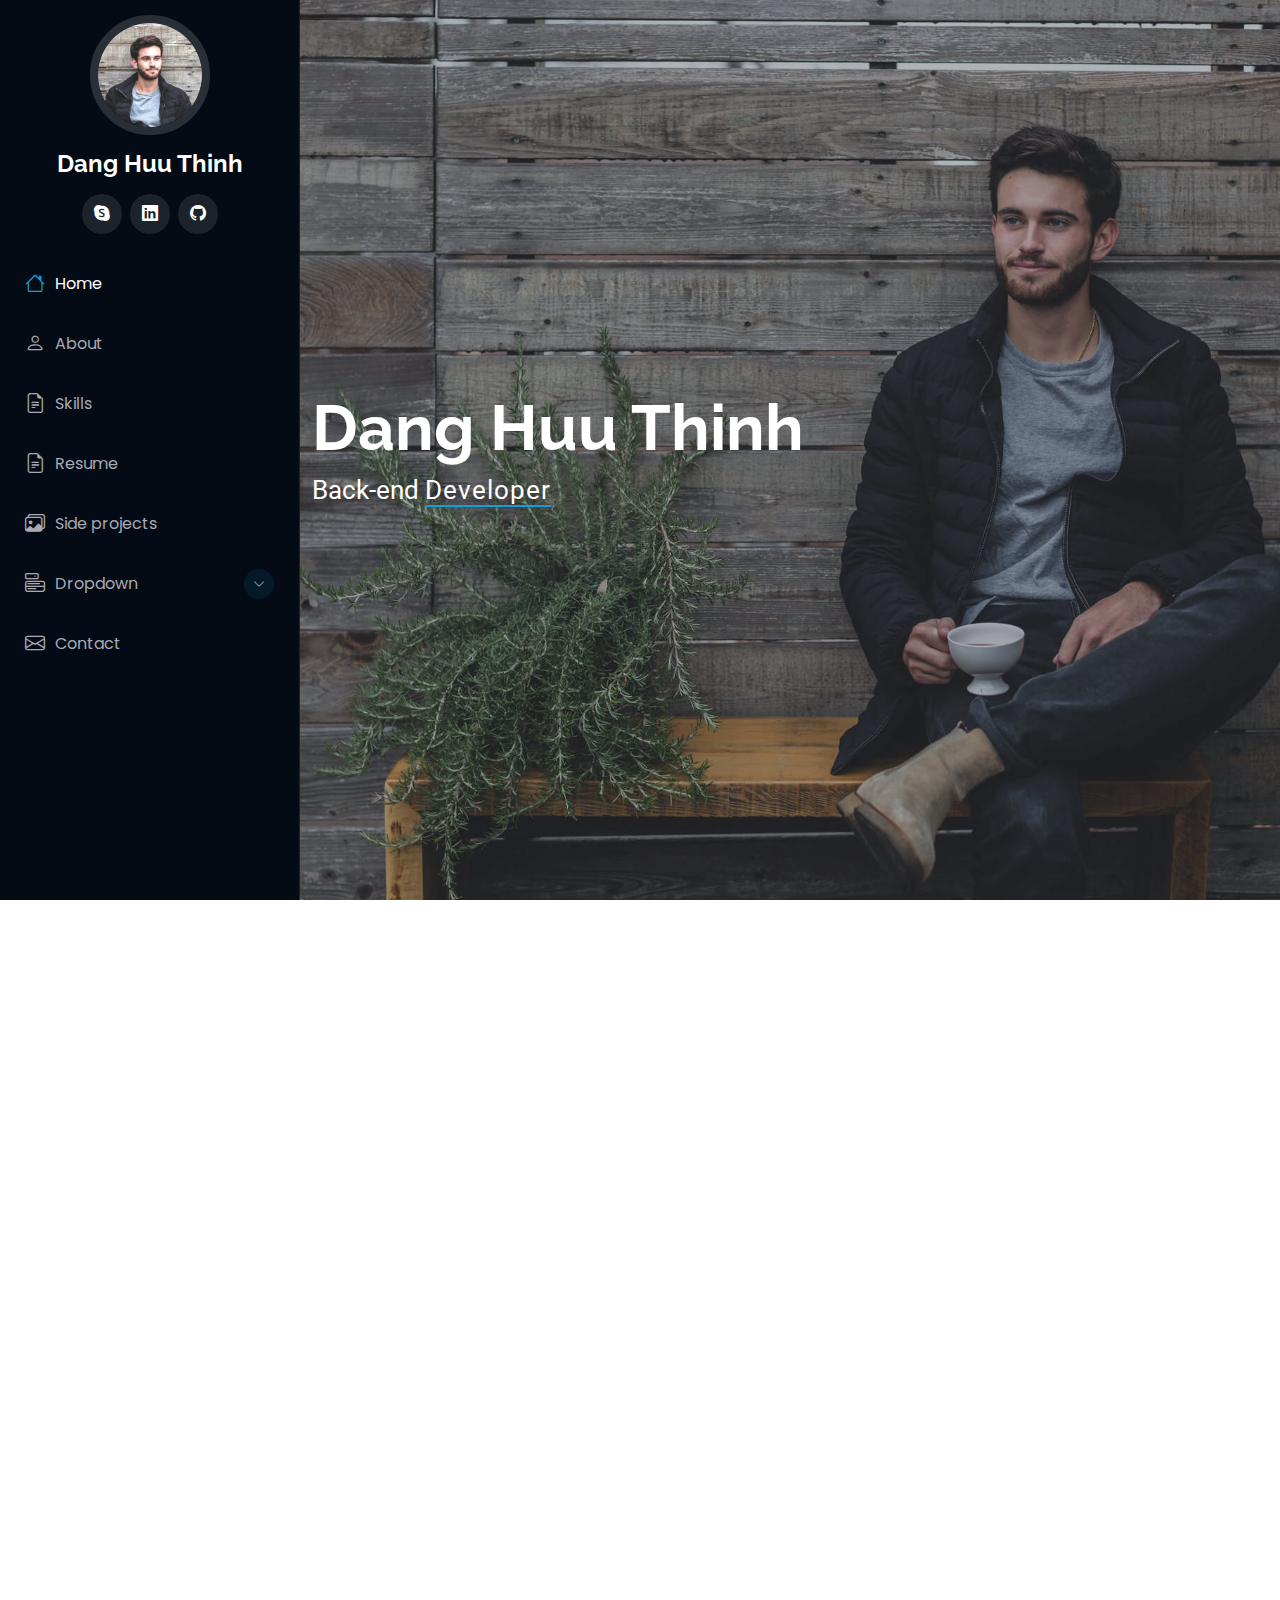
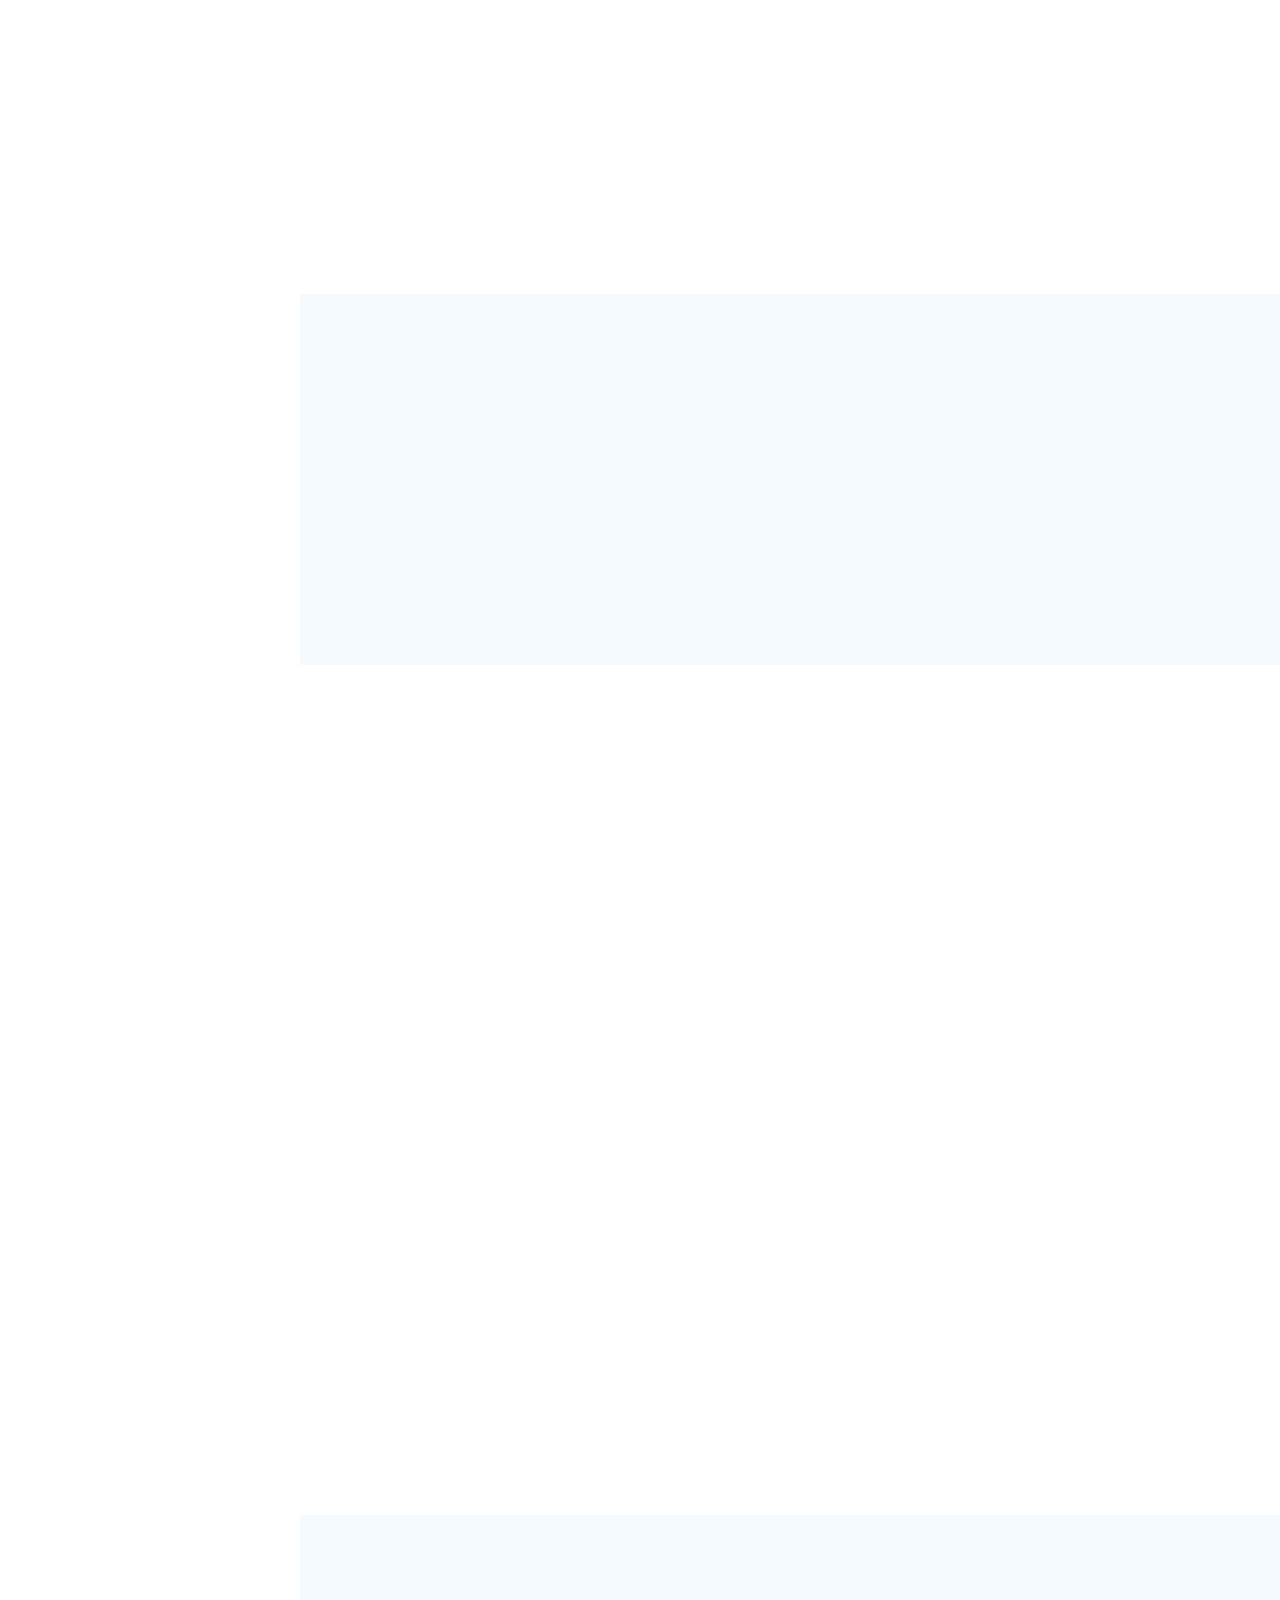
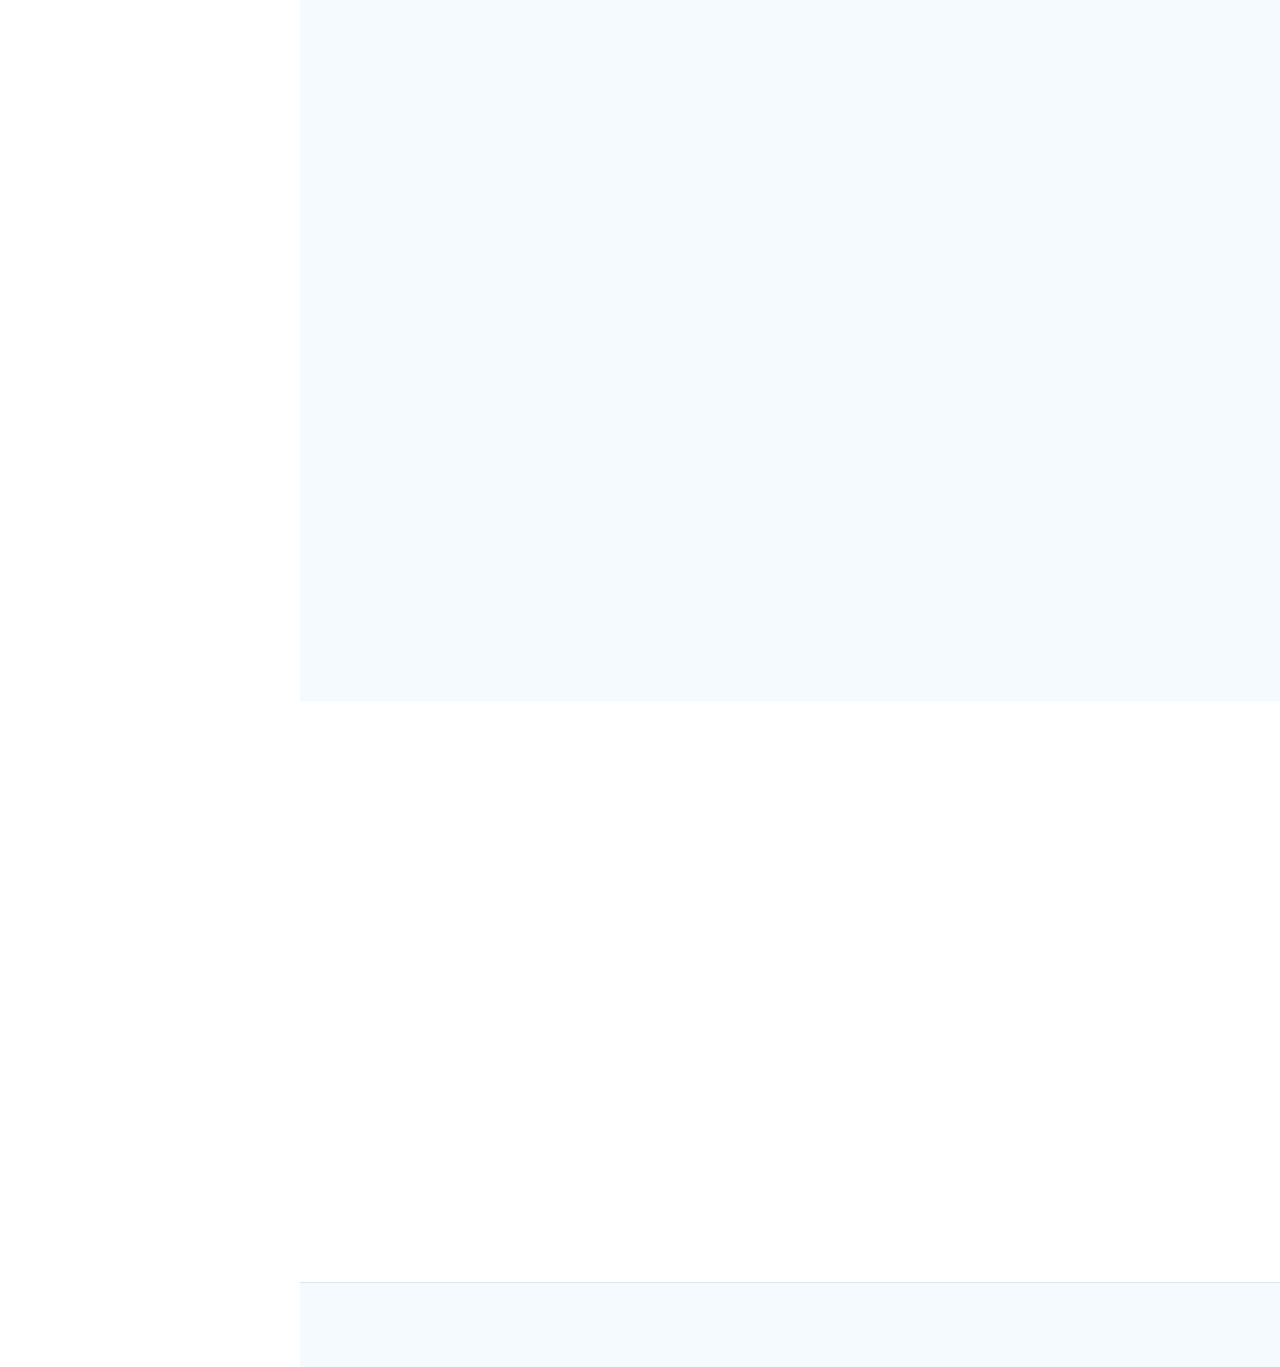
==== index.html @ a03a8aaa "Initial commit" ====
<!DOCTYPE html>
<html lang="en">

<head>
  <meta charset="utf-8">
  <meta content="width=device-width, initial-scale=1.0" name="viewport">
  <title>Index - iPortfolio Bootstrap Template</title>
  <meta content="" name="description">
  <meta content="" name="keywords">

  <!-- Favicons -->
  <link href="assets/img/favicon.png" rel="icon">
  <link href="assets/img/apple-touch-icon.png" rel="apple-touch-icon">

  <!-- Fonts -->
  <link href="https://fonts.googleapis.com" rel="preconnect">
  <link href="https://fonts.gstatic.com" rel="preconnect" crossorigin>
  <link href="https://fonts.googleapis.com/css2?family=Roboto:ital,wght@0,100;0,300;0,400;0,500;0,700;0,900;1,100;1,300;1,400;1,500;1,700;1,900&family=Poppins:ital,wght@0,100;0,200;0,300;0,400;0,500;0,600;0,700;0,800;0,900;1,100;1,200;1,300;1,400;1,500;1,600;1,700;1,800;1,900&family=Raleway:ital,wght@0,100;0,200;0,300;0,400;0,500;0,600;0,700;0,800;0,900;1,100;1,200;1,300;1,400;1,500;1,600;1,700;1,800;1,900&display=swap" rel="stylesheet">

  <!-- Vendor CSS Files -->
  <link href="assets/vendor/bootstrap/css/bootstrap.min.css" rel="stylesheet">
  <link href="assets/vendor/bootstrap-icons/bootstrap-icons.css" rel="stylesheet">
  <link href="assets/vendor/aos/aos.css" rel="stylesheet">
  <link href="assets/vendor/glightbox/css/glightbox.min.css" rel="stylesheet">
  <link href="assets/vendor/swiper/swiper-bundle.min.css" rel="stylesheet">

  <!-- Main CSS File -->
  <link href="assets/css/main.css" rel="stylesheet">

  <!-- =======================================================
  * Template Name: iPortfolio
  * Template URL: https://bootstrapmade.com/iportfolio-bootstrap-portfolio-websites-template/
  * Updated: Jun 29 2024 with Bootstrap v5.3.3
  * Author: BootstrapMade.com
  * License: https://bootstrapmade.com/license/
  ======================================================== -->
</head>

<body class="index-page">

  <header id="header" class="header dark-background d-flex flex-column">
    <i class="header-toggle d-xl-none bi bi-list"></i>

    <div class="profile-img">
      <img src="assets/img/my-profile-img.jpg" alt="" class="img-fluid rounded-circle">
    </div>

    <a href="index.html" class="logo d-flex align-items-center justify-content-center">
      <!-- Uncomment the line below if you also wish to use an image logo -->
      <!-- <img src="assets/img/logo.png" alt=""> -->
      <h1 class="sitename">Dang Huu Thinh</h1>
    </a>

    <div class="social-links text-center">
      <a href="https://join.skype.com/invite/vfZCrsti9bq4" class="google-plus"><i class="bi bi-skype"></i></a>
      <a href="https://www.linkedin.com/in/th%E1%BB%8Bnh-%C4%91%E1%BA%B7ng-a44385227/" class="linkedin"><i class="bi bi-linkedin"></i></a>
      <a href="https://github.com/thinh12112001" class="github"><i class="bi bi-github"></i></a>
    </div>

    <nav id="navmenu" class="navmenu">
      <ul>
        <li><a href="#hero" class="active"><i class="bi bi-house navicon"></i>Home</a></li>
        <li><a href="#about"><i class="bi bi-person navicon"></i> About</a></li>
        <li><a href="#skills"><i class="bi bi-file-earmark-text navicon"></i> Skills</a></li>
        <li><a href="#resume"><i class="bi bi-file-earmark-text navicon"></i> Resume</a></li>
        <li><a href="#portfolio"><i class="bi bi-images navicon"></i> Side projects</a></li>
        <li class="dropdown"><a href="#"><i class="bi bi-menu-button navicon"></i> <span>Dropdown</span> <i class="bi bi-chevron-down toggle-dropdown"></i></a>
          <ul>
            <li><a href="#">Dropdown 1</a></li>
            <li class="dropdown"><a href="#"><span>Deep Dropdown</span> <i class="bi bi-chevron-down toggle-dropdown"></i></a>
              <ul>
                <li><a href="#">Deep Dropdown 1</a></li>
                <li><a href="#">Deep Dropdown 2</a></li>
                <li><a href="#">Deep Dropdown 3</a></li>
                <li><a href="#">Deep Dropdown 4</a></li>
                <li><a href="#">Deep Dropdown 5</a></li>
              </ul>
            </li>
            <li><a href="#">Dropdown 2</a></li>
            <li><a href="#">Dropdown 3</a></li>
            <li><a href="#">Dropdown 4</a></li>
          </ul>
        </li>
        <li><a href="#contact"><i class="bi bi-envelope navicon"></i> Contact</a></li>
      </ul>
    </nav>

  </header>

  <main class="main">

    <!-- Hero Section -->
    <section id="hero" class="hero section dark-background">

      <img src="assets/img/hero-bg.jpg" alt="" data-aos="fade-in" class="">

      <div class="container" data-aos="fade-up" data-aos-delay="100">
        <h2>Dang Huu Thinh</h2>
        <p>Back-end <span class="typed">Developer</span><span class="typed-cursor typed-cursor--blink" aria-hidden="true"></span><span class="typed-cursor typed-cursor--blink" aria-hidden="true"></span></p>
      </div>

    </section><!-- /Hero Section -->

    <!-- About Section -->
    <section id="about" class="about section">

      <!-- Section Title -->
      <div class="container section-title" data-aos="fade-up">
        <h2>About me</h2>
        <p>Magnam dolores commodi suscipit. Necessitatibus eius consequatur ex aliquid fuga eum quidem. Sit sint consectetur velit. Quisquam quos quisquam cupiditate. Et nemo qui impedit suscipit alias ea. Quia fugiat sit in iste officiis commodi quidem hic quas.</p>
      </div><!-- End Section Title -->

      <div class="container" data-aos="fade-up" data-aos-delay="100">

        <div class="row gy-4 justify-content-center">
          <div class="col-lg-4">
            <img src="assets/img/my-profile-img.jpg" class="img-fluid" alt="">
          </div>
          <div class="col-lg-8 content">
            <h2>Web Developer.</h2>
            <p class="fst-italic py-3">
              Lorem ipsum dolor sit amet, consectetur adipiscing elit, sed do eiusmod tempor incididunt ut labore et dolore
              magna aliqua.
            </p>
            <div class="row">
              <div class="col-lg-6">
                <ul>
                  <li><i class="bi bi-chevron-right"></i> <strong>Birthday:</strong> <span>12 November 2001</span></li>
                  <li><i class="bi bi-chevron-right"></i> <strong>Github:</strong> <span>https://github.com/thinh12112001</span></li>
                  <li><i class="bi bi-chevron-right"></i> <strong>City:</strong> <span>Ho Chi Minh, VietNam</span></li>
                </ul>
              </div>
              <div class="col-lg-6">
                <ul>
                  <li><i class="bi bi-chevron-right"></i> <strong>Age:</strong> <span>23</span></li>
                  <li><i class="bi bi-chevron-right"></i> <strong>Degree:</strong> <span>Bachelor</span></li>
                  <li><i class="bi bi-chevron-right"></i> <strong>Email:</strong> <span>thinh.work1211@gmail.com</span></li>
                </ul>
              </div>
            </div>
            <p class="py-3">
              Officiis eligendi itaque labore et dolorum mollitia officiis optio vero. Quisquam sunt adipisci omnis et ut. Nulla accusantium dolor incidunt officia tempore. Et eius omnis.
              Cupiditate ut dicta maxime officiis quidem quia. Sed et consectetur qui quia repellendus itaque neque.
            </p>
          </div>
        </div>

      </div>

    </section><!-- /About Section -->

    <!-- Stats Section -->
    <section id="stats" class="stats section">

      <div class="container" data-aos="fade-up" data-aos-delay="100">

        <div class="row gy-4">

          <div class="col-lg-3 col-md-6">
            <div class="stats-item">
              <i class="bi bi-emoji-smile"></i>
              <span data-purecounter-start="0" data-purecounter-end="232" data-purecounter-duration="1" class="purecounter"></span>
              <p><strong>Happy Clients</strong> <span>consequuntur quae</span></p>
            </div>
          </div><!-- End Stats Item -->

          <div class="col-lg-3 col-md-6">
            <div class="stats-item">
              <i class="bi bi-journal-richtext"></i>
              <span data-purecounter-start="0" data-purecounter-end="521" data-purecounter-duration="1" class="purecounter"></span>
              <p><strong>Projects</strong> <span>adipisci atque cum quia aut</span></p>
            </div>
          </div><!-- End Stats Item -->

          <div class="col-lg-3 col-md-6">
            <div class="stats-item">
              <i class="bi bi-headset"></i>
              <span data-purecounter-start="0" data-purecounter-end="1453" data-purecounter-duration="1" class="purecounter"></span>
              <p><strong>Hours Of Support</strong> <span>aut commodi quaerat</span></p>
            </div>
          </div><!-- End Stats Item -->

          <div class="col-lg-3 col-md-6">
            <div class="stats-item">
              <i class="bi bi-people"></i>
              <span data-purecounter-start="0" data-purecounter-end="32" data-purecounter-duration="1" class="purecounter"></span>
              <p><strong>Hard Workers</strong> <span>rerum asperiores dolor</span></p>
            </div>
          </div><!-- End Stats Item -->

        </div>

      </div>

    </section><!-- /Stats Section -->

    <!-- Skills Section -->
    <section id="skills" class="skills section light-background">

      <!-- Section Title -->
      <div class="container section-title" data-aos="fade-up">
        <h2>Skills</h2>
        <p>Necessitatibus eius consequatur ex aliquid fuga eum quidem sint consectetur velit</p>
      </div><!-- End Section Title -->

      <div class="container" data-aos="fade-up" data-aos-delay="100">
        <div class="row skills-content skills-animation">
      
          <!-- Front-End Section -->
          <div class="col-lg-3">
            <div class="section-header">
              <h4>Front-end</h4>
              <div class="icons">
                <img src="assets/img/icon/html-language.png" class="icon-large" alt="Html">
                <img src="assets/img/icon/css.png" class="icon-large" alt="Css">
                <img src="assets/img/icon/java-script.png" class="icon-large" alt="JavaScript">
              </div>
            </div>
          </div>
      
          <!-- Back-End Section -->
          <div class="col-lg-3">
            <div class="section-header">
              <h4>Back-end</h4>
              <div class="icons">
                <img src="assets/img/icon/java.png" class="icon-large" alt="Java">
                <img src="assets/img/icon/spring-framework.png" class="icon-large" alt="Spring">
              </div>
            </div>
          </div>
      
          <!-- Git Section -->
          <div class="col-lg-3">
            <div class="section-header">
              <h4>Git</h4>
              <div class="icons">
                <img src="assets/img/icon/github.png" class="icon-large" alt="GitHub">
                <img src="assets/img/icon/gitlab.png" class="icon-large" alt="GitLab">
              </div>
            </div>
          </div>
      
          <!-- SQL Section -->
          <div class="col-lg-3">
            <div class="section-header">
              <h4>SQL</h4>
              <div class="icons">
                <img src="assets/img/icon/mysql.png" class="icon-large" alt="MySql">
                <img src="assets/img/icon/database.png" class="icon-large" alt="SqlServer">
              </div>
            </div>
          </div>
      
        </div>
      </div>
      

    </section><!-- /Skills Section -->

    <!-- Resume Section -->
    <section id="resume" class="resume section">

      <!-- Section Title -->
      <div class="container section-title" data-aos="fade-up">
        <h2>Resume</h2>
        <p>Magnam dolores commodi suscipit. Necessitatibus eius consequatur ex aliquid fuga eum quidem. Sit sint consectetur velit. Quisquam quos quisquam cupiditate. Et nemo qui impedit suscipit alias ea. Quia fugiat sit in iste officiis commodi quidem hic quas.</p>
      </div><!-- End Section Title -->

      <div class="container">

        <div class="row">

          <div class="col-lg-6" data-aos="fade-up" data-aos-delay="100">
            <h3 class="resume-title">Sumary</h3>

            <div class="resume-item pb-0">
              <h4>Dang Huu Thinh</h4>
              <p><em>Innovative and results-oriented Backend Java Developer with 6+ months of experience, specializing in Java development and web technologies. Passionate about coding and fitness, with a strong focus on achieving mastery in IT. Dedicated to advancing skills in intermediate to advanced Java exercises and web development, with a goal to become a successful and well-rounded IT professional.</em></p>
              <ul>
                <li>Ho Chi Minh City, Viet Nam</li>
                <li>thinh.work1211@gmail.com</li>
              </ul>
            </div><!-- Edn Resume Item -->

            <h3 class="resume-title">Education</h3>
            <div class="resume-item">
              <h4>Bachelor of Engineering in Information Technology</h4>
              <h5>2019 - 2023</h5>
              <p><em>Saigon Universities, Ho Chi Minh</em></p>
<!--              <p>Qui deserunt veniam. Et sed aliquam labore tempore sed quisquam iusto autem sit. Ea vero voluptatum qui ut dignissimos deleniti nerada porti sand markend</p>-->
            </div><!-- Edn Resume Item -->

<!--            <div class="resume-item">-->
<!--              <h4>Bachelor of Fine Arts &amp; Graphic Design</h4>-->
<!--              <h5>2010 - 2014</h5>-->
<!--              <p><em>Rochester Institute of Technology, Rochester, NY</em></p>-->
<!--              <p>Quia nobis sequi est occaecati aut. Repudiandae et iusto quae reiciendis et quis Eius vel ratione eius unde vitae rerum voluptates asperiores voluptatem Earum molestiae consequatur neque etlon sader mart dila</p>-->
<!--            </div>-->

          </div>

          <div class="col-lg-6" data-aos="fade-up" data-aos-delay="200">
            <h3 class="resume-title">Professional Experience</h3>
            <div class="resume-item">
              <h4>Software Development</h4>
              <h5>2023 - Present</h5>
              <p><em>District 1, Ho Chi Minh city</em></p>
              <ul>
                <li>System Analysis and Design</li>
                <li>System Maintenance and Upgrade. </li>
                <li>Technical Support</li>
                <li>Training and Knowledge Transfer</li>
              </ul>
            </div><!-- Edn Resume Item -->

<!--            <div class="resume-item">-->
<!--              <h4>Graphic design specialist</h4>-->
<!--              <h5>2017 - 2018</h5>-->
<!--              <p><em>Stepping Stone Advertising, New York, NY</em></p>-->
<!--              <ul>-->
<!--                <li>Developed numerous marketing programs (logos, brochures,infographics, presentations, and advertisements).</li>-->
<!--                <li>Managed up to 5 projects or tasks at a given time while under pressure</li>-->
<!--                <li>Recommended and consulted with clients on the most appropriate graphic design</li>-->
<!--                <li>Created 4+ design presentations and proposals a month for clients and account managers</li>-->
<!--              </ul>-->
<!--            </div>&lt;!&ndash; Edn Resume Item &ndash;&gt;-->

          </div>

        </div>

      </div>

    </section><!-- /Resume Section -->

    <!-- Portfolio Section -->
    <section id="portfolio" class="portfolio section light-background">

      <!-- Section Title -->
      <div class="container section-title" data-aos="fade-up">
        <h2>Side Projects & Learning</h2>
        </div><!-- End Section Title -->

      <div class="container">

        <div class="isotope-layout" data-default-filter="*" data-layout="masonry" data-sort="original-order">

          <ul class="portfolio-filters isotope-filters" data-aos="fade-up" data-aos-delay="100">
            <li data-filter="*" class="filter-active">All</li>
            <li data-filter=".filter-product">Product</li>
            <li data-filter=".filter-books">Books</li>
          </ul><!-- End Portfolio Filters -->

          <div class="row gy-4 isotope-container" data-aos="fade-up" data-aos-delay="200">

            <div class="col-lg-4 col-md-6 portfolio-item isotope-item filter-product">
              <div class="portfolio-content h-100">
                <img src="assets/img/portfolio/product-1.jpg" class="img-fluid" alt="">
                <div class="portfolio-info">
                  <h4>Product 1</h4>
                  <p>Lorem ipsum, dolor sit amet consectetur</p>
                  <a href="assets/img/portfolio/product-1.jpg" title="Product 1" data-gallery="portfolio-gallery-product" class="glightbox preview-link"><i class="bi bi-zoom-in"></i></a>
                  <a href="portfolio-details.html" title="More Details" class="details-link"><i class="bi bi-link-45deg"></i></a>
                </div>
              </div>
            </div><!-- End Portfolio Item -->

            <div class="col-lg-4 col-md-6 portfolio-item isotope-item filter-books">
              <div class="portfolio-content h-100">
                <img src="assets/img/portfolio/books-1.jpg" class="img-fluid" alt="">
                <div class="portfolio-info">
                  <h4>Reading</h4>
                  <p>Master the basics, and you'll be able to learn anything.</p>
<!--                  <a href="assets/img/portfolio/books-1.jpg" data-gallery="portfolio-gallery-book" class="glightbox preview-link"><i class="bi bi-zoom-in"></i></a>-->
                  <a href="book-details.html" title="More Details" class="details-link"><i class="bi bi-link-45deg"></i></a>
                </div>
              </div>
            </div><!-- End Portfolio Item -->

            <div class="col-lg-4 col-md-6 portfolio-item isotope-item filter-product">
              <div class="portfolio-content h-100">
                <img src="assets/img/portfolio/product-2.jpg" class="img-fluid" alt="">
                <div class="portfolio-info">
                  <h4>Product 2</h4>
                  <p>Lorem ipsum, dolor sit amet consectetur</p>
                  <a href="assets/img/portfolio/product-2.jpg" title="Product 2" data-gallery="portfolio-gallery-product" class="glightbox preview-link"><i class="bi bi-zoom-in"></i></a>
                  <a href="portfolio-details.html" title="More Details" class="details-link"><i class="bi bi-link-45deg"></i></a>
                </div>
              </div>
            </div><!-- End Portfolio Item -->

            <div class="col-lg-4 col-md-6 portfolio-item isotope-item filter-books">
              <div class="portfolio-content h-100">
                <img src="assets/img/portfolio/books-2.jpg" class="img-fluid" alt="">
                <div class="portfolio-info">
                  <h4>Books 2</h4>
                  <p>Lorem ipsum, dolor sit amet consectetur</p>
                  <a href="assets/img/portfolio/books-2.jpg" title="Branding 2" data-gallery="portfolio-gallery-book" class="glightbox preview-link"><i class="bi bi-zoom-in"></i></a>
                  <a href="portfolio-details.html" title="More Details" class="details-link"><i class="bi bi-link-45deg"></i></a>
                </div>
              </div>
            </div><!-- End Portfolio Item -->

            <div class="col-lg-4 col-md-6 portfolio-item isotope-item filter-product">
              <div class="portfolio-content h-100">
                <img src="assets/img/portfolio/product-3.jpg" class="img-fluid" alt="">
                <div class="portfolio-info">
                  <h4>Product 3</h4>
                  <p>Lorem ipsum, dolor sit amet consectetur</p>
                  <a href="assets/img/portfolio/product-3.jpg" title="Product 3" data-gallery="portfolio-gallery-product" class="glightbox preview-link"><i class="bi bi-zoom-in"></i></a>
                  <a href="portfolio-details.html" title="More Details" class="details-link"><i class="bi bi-link-45deg"></i></a>
                </div>
              </div>
            </div><!-- End Portfolio Item -->            

          </div><!-- End Portfolio Container -->

        </div>

      </div>

    </section><!-- /Portfolio Section -->

    <!-- Contact Section -->
    <section id="contact" class="contact section">

      <!-- Section Title -->
      <div class="container section-title" data-aos="fade-up">
        <h2>Contact</h2>
      </div><!-- End Section Title -->

      <div class="container" data-aos="fade-up" data-aos-delay="100">

        <div class="row gy-4">

          <div class="col-lg-7">

            <div class="info-wrap">
              <div class="info-item d-flex" data-aos="fade-up" data-aos-delay="200">
                <i class="bi bi-geo-alt flex-shrink-0"></i>
                <div>
                  <h3>Address</h3>
                  <p>Ho Chi Minh City</p>
                </div>
              </div><!-- End Info Item -->

              <div class="info-item d-flex" data-aos="fade-up" data-aos-delay="300">
                <i class="bi bi-telephone flex-shrink-0"></i>
                <div>
                  <h3>Mobile Phone</h3>
                  <p>+84 327 673 971</p>
                </div>
              </div><!-- End Info Item -->

              <div class="info-item d-flex" data-aos="fade-up" data-aos-delay="400">
                <i class="bi bi-envelope flex-shrink-0"></i>
                <div>
                  <h3>Email</h3>
                  <p>thinh.work1211@gmail.com</p>
                </div>
              </div><!-- End Info Item -->

            </div>
          </div>

          <div class="col-lg-5">

            <div class="info-wrap">
              <div class="info-item d-flex" data-aos="fade-up" data-aos-delay="200">
                <i class="bi bi-linkedin"></i></a>
                <div>
                  <a href="https://www.linkedin.com/in/th%E1%BB%8Bnh-%C4%91%E1%BA%B7ng-a44385227/" class="linkedin"><h3>Linkedin</h3></a>
                </div>
              </div><!-- End Info Item -->

              <div class="info-item d-flex" data-aos="fade-up" data-aos-delay="300">
                <i class="bi bi-telephone flex-shrink-0"></i>
                <div>
                  <h3>Mobile Phone</h3>
                  <p>+84 327 673 971</p>
                </div>
              </div><!-- End Info Item -->

              <div class="info-item d-flex" data-aos="fade-up" data-aos-delay="400">
                <i class="bi bi-envelope flex-shrink-0"></i>
                <div>
                  <h3>Email</h3>
                  <p>thinh.work1211@gmail.com</p>
                </div>
              </div><!-- End Info Item -->

            </div>
          </div>

          <!-- <div class="col-lg-7">
            <form action="forms/contact.php" method="post" class="php-email-form" data-aos="fade-up" data-aos-delay="200">
              <div class="row gy-4">

                <div class="col-md-6">
                  <label for="name-field" class="pb-2">Your Name</label>
                  <input type="text" name="name" id="name-field" class="form-control" required="">
                </div>

                <div class="col-md-6">
                  <label for="email-field" class="pb-2">Your Email</label>
                  <input type="email" class="form-control" name="email" id="email-field" required="">
                </div>

                <div class="col-md-12">
                  <label for="subject-field" class="pb-2">Subject</label>
                  <input type="text" class="form-control" name="subject" id="subject-field" required="">
                </div>

                <div class="col-md-12">
                  <label for="message-field" class="pb-2">Message</label>
                  <textarea class="form-control" name="message" rows="10" id="message-field" required=""></textarea>
                </div>

                <div class="col-md-12 text-center">
                  <div class="loading">Loading</div>
                  <div class="error-message"></div>
                  <div class="sent-message">Your message has been sent. Thank you!</div>

                  <button type="submit">Send Message</button>
                </div>

              </div>
            </form>
          </div> -->
          <!-- End Contact Form -->

        </div>

      </div>

    </section><!-- /Contact Section -->

  </main>

  <footer id="footer" class="footer position-relative light-background">

    <div class="container">
      <div class="credits">
      </div>
    </div>

  </footer>

  <!-- Scroll Top -->
  <a href="#" id="scroll-top" class="scroll-top d-flex align-items-center justify-content-center"><i class="bi bi-arrow-up-short"></i></a>

  <!-- Preloader -->
  <div id="preloader"></div>

  <!-- Vendor JS Files -->
  <script src="assets/vendor/bootstrap/js/bootstrap.bundle.min.js"></script>
  <script src="assets/vendor/php-email-form/validate.js"></script>
  <script src="assets/vendor/aos/aos.js"></script>
  <script src="assets/vendor/typed.js/typed.umd.js"></script>
  <script src="assets/vendor/purecounter/purecounter_vanilla.js"></script>
  <script src="assets/vendor/waypoints/noframework.waypoints.js"></script>
  <script src="assets/vendor/glightbox/js/glightbox.min.js"></script>
  <script src="assets/vendor/imagesloaded/imagesloaded.pkgd.min.js"></script>
  <script src="assets/vendor/isotope-layout/isotope.pkgd.min.js"></script>
  <script src="assets/vendor/swiper/swiper-bundle.min.js"></script>

  <!-- Main JS File -->
  <script src="assets/js/main.js"></script>

</body>

</html>
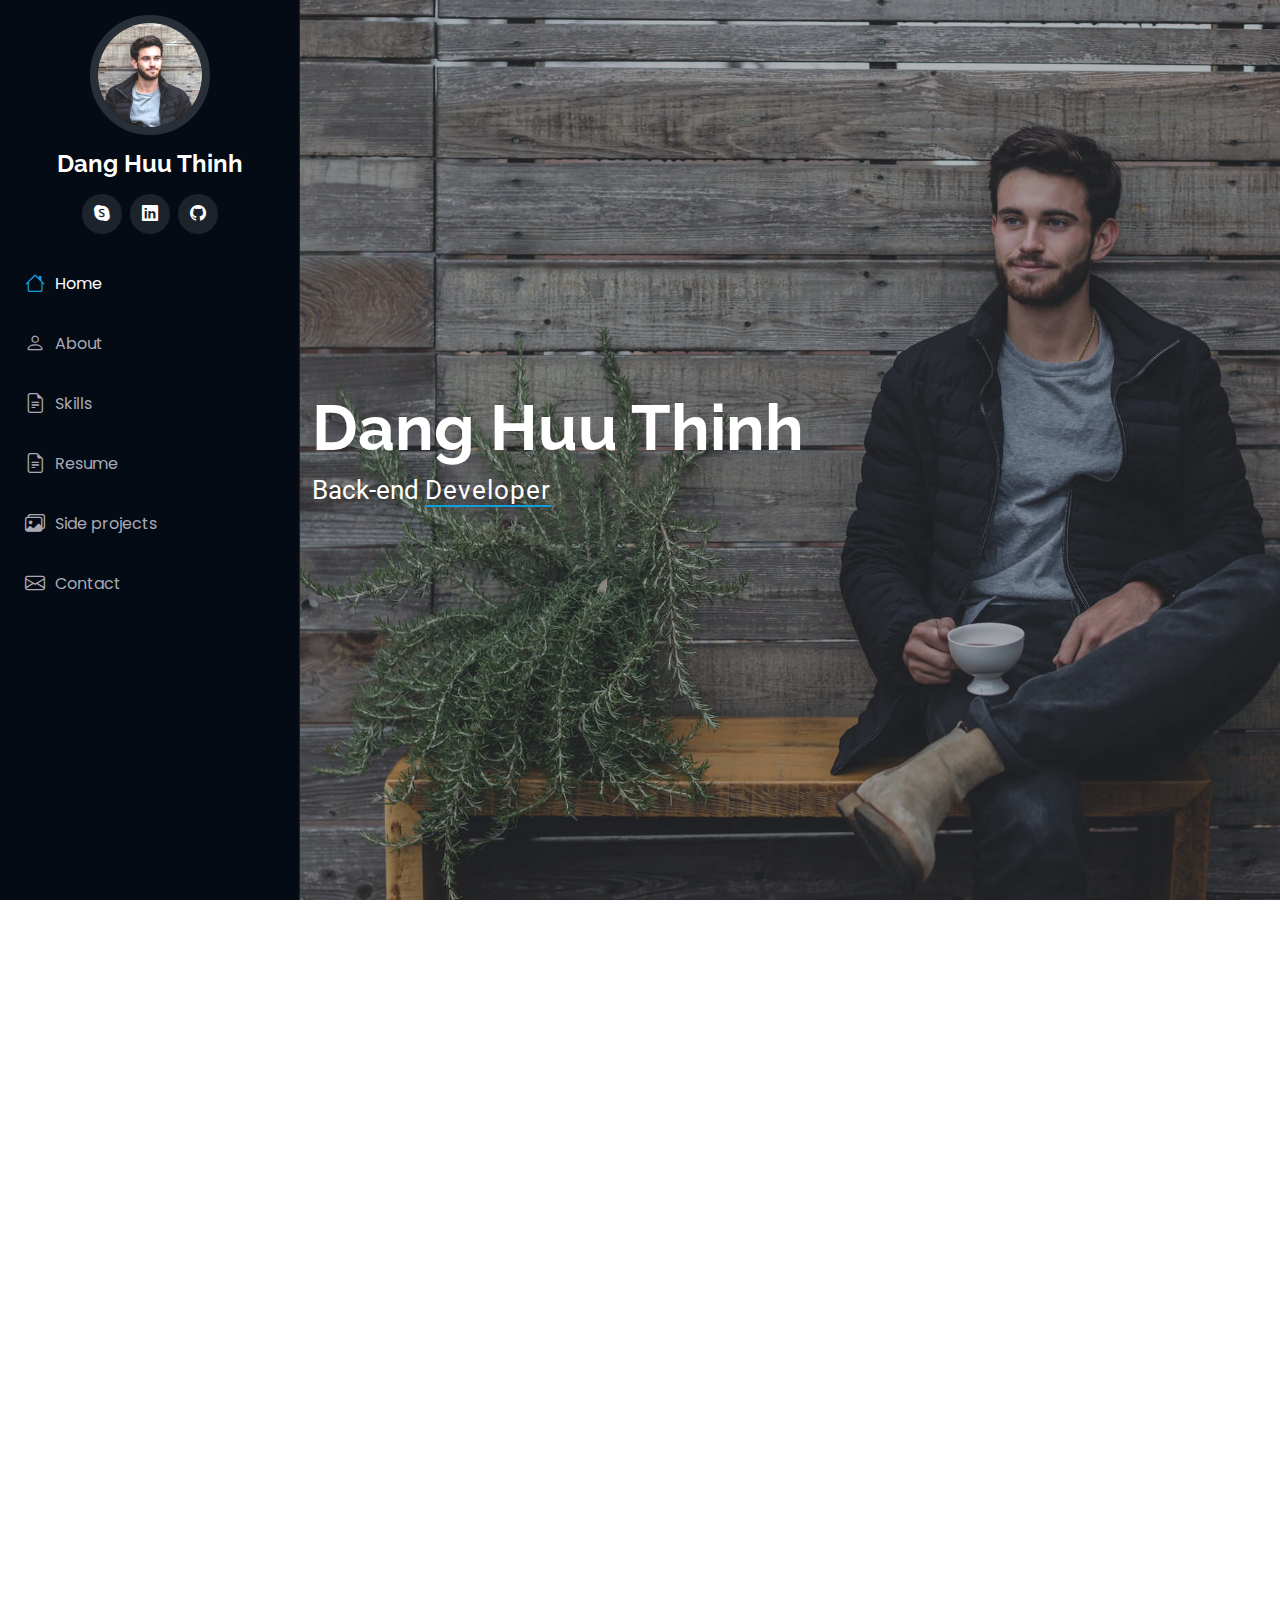
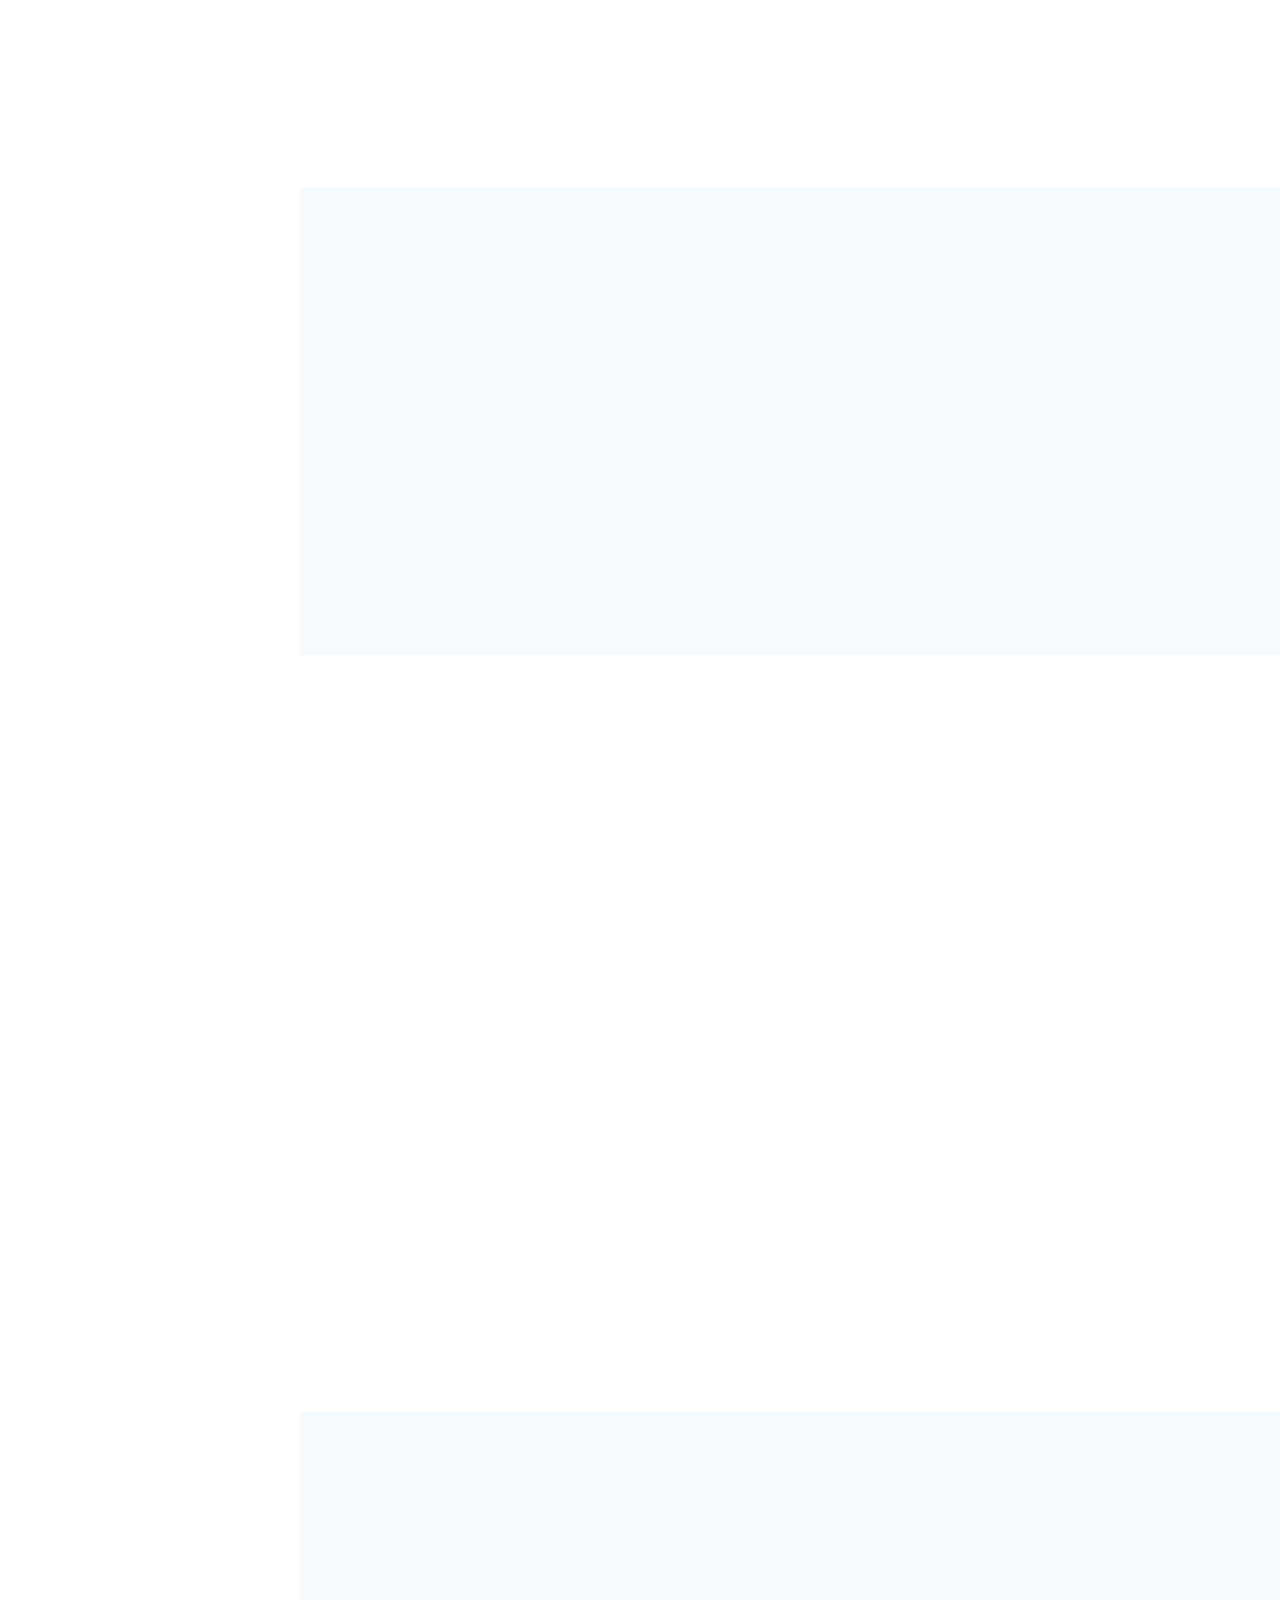
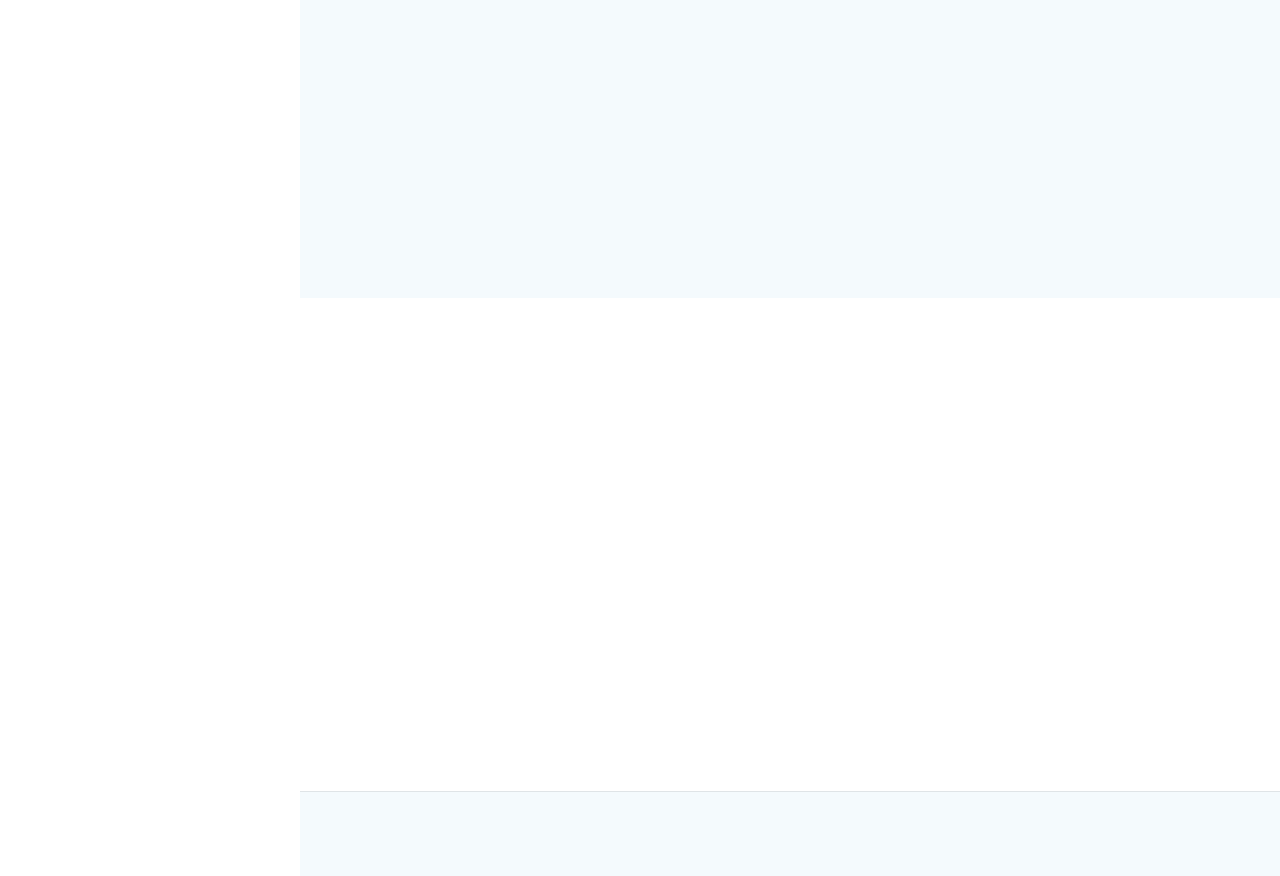
==== commit a40dba19: "Update UI" ====
--- a/index.html
+++ b/index.html
@@ -54,7 +54,7 @@
     <div class="social-links text-center">
       <a href="https://join.skype.com/invite/vfZCrsti9bq4" class="google-plus"><i class="bi bi-skype"></i></a>
       <a href="https://www.linkedin.com/in/th%E1%BB%8Bnh-%C4%91%E1%BA%B7ng-a44385227/" class="linkedin"><i class="bi bi-linkedin"></i></a>
-      <a href="https://github.com/thinh12112001" class="github"><i class="bi bi-github"></i></a>
+      <a href="https://github.com/thinh12112001" class="github"><i class="bi bi-github"></i></a>     
     </div>
 
     <nav id="navmenu" class="navmenu">
@@ -64,7 +64,7 @@
         <li><a href="#skills"><i class="bi bi-file-earmark-text navicon"></i> Skills</a></li>
         <li><a href="#resume"><i class="bi bi-file-earmark-text navicon"></i> Resume</a></li>
         <li><a href="#portfolio"><i class="bi bi-images navicon"></i> Side projects</a></li>
-        <li class="dropdown"><a href="#"><i class="bi bi-menu-button navicon"></i> <span>Dropdown</span> <i class="bi bi-chevron-down toggle-dropdown"></i></a>
+        <!-- <li class="dropdown"><a href="#"><i class="bi bi-menu-button navicon"></i> <span>Dropdown</span> <i class="bi bi-chevron-down toggle-dropdown"></i></a>
           <ul>
             <li><a href="#">Dropdown 1</a></li>
             <li class="dropdown"><a href="#"><span>Deep Dropdown</span> <i class="bi bi-chevron-down toggle-dropdown"></i></a>
@@ -80,7 +80,7 @@
             <li><a href="#">Dropdown 3</a></li>
             <li><a href="#">Dropdown 4</a></li>
           </ul>
-        </li>
+        </li> -->
         <li><a href="#contact"><i class="bi bi-envelope navicon"></i> Contact</a></li>
       </ul>
     </nav>
@@ -107,8 +107,7 @@
       <!-- Section Title -->
       <div class="container section-title" data-aos="fade-up">
         <h2>About me</h2>
-        <p>Magnam dolores commodi suscipit. Necessitatibus eius consequatur ex aliquid fuga eum quidem. Sit sint consectetur velit. Quisquam quos quisquam cupiditate. Et nemo qui impedit suscipit alias ea. Quia fugiat sit in iste officiis commodi quidem hic quas.</p>
-      </div><!-- End Section Title -->
+       </div><!-- End Section Title -->
 
       <div class="container" data-aos="fade-up" data-aos-delay="100">
 
@@ -118,9 +117,9 @@
           </div>
           <div class="col-lg-8 content">
             <h2>Web Developer.</h2>
-            <p class="fst-italic py-3">
-              Lorem ipsum dolor sit amet, consectetur adipiscing elit, sed do eiusmod tempor incididunt ut labore et dolore
-              magna aliqua.
+            <p class="py-3">
+              Officiis eligendi itaque labore et dolorum mollitia officiis optio vero. Quisquam sunt adipisci omnis et ut. Nulla accusantium dolor incidunt officia tempore. Et eius omnis.
+              Cupiditate ut dicta maxime officiis quidem quia. Sed et consectetur qui quia repellendus itaque neque.
             </p>
             <div class="row">
               <div class="col-lg-6">
@@ -138,10 +137,6 @@
                 </ul>
               </div>
             </div>
-            <p class="py-3">
-              Officiis eligendi itaque labore et dolorum mollitia officiis optio vero. Quisquam sunt adipisci omnis et ut. Nulla accusantium dolor incidunt officia tempore. Et eius omnis.
-              Cupiditate ut dicta maxime officiis quidem quia. Sed et consectetur qui quia repellendus itaque neque.
-            </p>
           </div>
         </div>
 
@@ -157,36 +152,54 @@
         <div class="row gy-4">
 
           <div class="col-lg-3 col-md-6">
-            <div class="stats-item">
-              <i class="bi bi-emoji-smile"></i>
+            <div class="stats-item" style="text-align: center;">
+              <div class="icons" style="display: flex; justify-content: center; align-items: center;">
+                <img src="assets/img/icon/coding_effeciency.png" class="icon-super-large" alt="Html">
+              </div>
               <span data-purecounter-start="0" data-purecounter-end="232" data-purecounter-duration="1" class="purecounter"></span>
-              <p><strong>Happy Clients</strong> <span>consequuntur quae</span></p>
-            </div>
-          </div><!-- End Stats Item -->
+              <p style="margin: 0; padding-top: 10px;">
+                <strong style="font-size: 18px;">Efficiency-driven Coding</strong><br> 
+              </p>
+            </div>
+          </div>
+          
 
           <div class="col-lg-3 col-md-6">
-            <div class="stats-item">
-              <i class="bi bi-journal-richtext"></i>
-              <span data-purecounter-start="0" data-purecounter-end="521" data-purecounter-duration="1" class="purecounter"></span>
-              <p><strong>Projects</strong> <span>adipisci atque cum quia aut</span></p>
-            </div>
-          </div><!-- End Stats Item -->
+            <div class="stats-item" style="text-align: center;">
+              <div class="icons" style="display: flex; justify-content: center; align-items: center;">
+                <img src="assets/img/icon/teamwork.png" class="icon-super-large" alt="Html">
+              </div>
+              <span data-purecounter-start="0" data-purecounter-end="232" data-purecounter-duration="1" class="purecounter"></span>
+              <p style="margin: 0; padding-top: 10px;">
+                <strong style="font-size: 18px;">Teamwork</strong><br> 
+              </p>
+            </div>
+          </div>
 
           <div class="col-lg-3 col-md-6">
-            <div class="stats-item">
-              <i class="bi bi-headset"></i>
-              <span data-purecounter-start="0" data-purecounter-end="1453" data-purecounter-duration="1" class="purecounter"></span>
-              <p><strong>Hours Of Support</strong> <span>aut commodi quaerat</span></p>
-            </div>
-          </div><!-- End Stats Item -->
+            <div class="stats-item" style="text-align: center;">
+              <div class="icons" style="display: flex; justify-content: center; align-items: center;">
+                <img src="assets/img/icon/timetable_efficiency_icon.png" class="icon-super-large" alt="Html">
+              </div>
+              <span data-purecounter-start="0" data-purecounter-end="232" data-purecounter-duration="1" class="purecounter"></span>
+              <p style="margin: 0; padding-top: 10px;">
+                <strong style="font-size: 18px;">Time Management</strong><br> 
+              </p>
+            </div>
+          </div>
 
           <div class="col-lg-3 col-md-6">
-            <div class="stats-item">
-              <i class="bi bi-people"></i>
-              <span data-purecounter-start="0" data-purecounter-end="32" data-purecounter-duration="1" class="purecounter"></span>
-              <p><strong>Hard Workers</strong> <span>rerum asperiores dolor</span></p>
-            </div>
-          </div><!-- End Stats Item -->
+            <div class="stats-item" style="text-align: center;">
+              <div class="icons" style="display: flex; justify-content: center; align-items: center;">
+                <img src="assets/img/icon/problem_solving.png" class="icon-super-large" alt="Html">
+              </div>
+              <span data-purecounter-start="0" data-purecounter-end="232" data-purecounter-duration="1" class="purecounter"></span>
+              <p style="margin: 0; padding-top: 10px;">
+                <strong style="font-size: 18px;">Problem Solving</strong><br> 
+                
+              </p>
+            </div>
+          </div>
 
         </div>
 
@@ -232,10 +245,12 @@
           <!-- Git Section -->
           <div class="col-lg-3">
             <div class="section-header">
-              <h4>Git</h4>
+              <h4>Tools & Technologies</h4>
               <div class="icons">
                 <img src="assets/img/icon/github.png" class="icon-large" alt="GitHub">
                 <img src="assets/img/icon/gitlab.png" class="icon-large" alt="GitLab">
+                <img src="assets/img/icon/linux_logo_logos_icon.png" class="icon-large" alt="Linux">
+                <img src="assets/img/icon/ChatGPT_logo.svg.png" class="icon-large" alt="ChatGPT">
               </div>
             </div>
           </div>
@@ -263,7 +278,6 @@
       <!-- Section Title -->
       <div class="container section-title" data-aos="fade-up">
         <h2>Resume</h2>
-        <p>Magnam dolores commodi suscipit. Necessitatibus eius consequatur ex aliquid fuga eum quidem. Sit sint consectetur velit. Quisquam quos quisquam cupiditate. Et nemo qui impedit suscipit alias ea. Quia fugiat sit in iste officiis commodi quidem hic quas.</p>
       </div><!-- End Section Title -->
 
       <div class="container">
@@ -271,31 +285,23 @@
         <div class="row">
 
           <div class="col-lg-6" data-aos="fade-up" data-aos-delay="100">
-            <h3 class="resume-title">Sumary</h3>
+            <h3 class="resume-title">Summary</h3>
 
             <div class="resume-item pb-0">
               <h4>Dang Huu Thinh</h4>
               <p><em>Innovative and results-oriented Backend Java Developer with 6+ months of experience, specializing in Java development and web technologies. Passionate about coding and fitness, with a strong focus on achieving mastery in IT. Dedicated to advancing skills in intermediate to advanced Java exercises and web development, with a goal to become a successful and well-rounded IT professional.</em></p>
-              <ul>
-                <li>Ho Chi Minh City, Viet Nam</li>
-                <li>thinh.work1211@gmail.com</li>
-              </ul>
+              
             </div><!-- Edn Resume Item -->
 
             <h3 class="resume-title">Education</h3>
             <div class="resume-item">
               <h4>Bachelor of Engineering in Information Technology</h4>
-              <h5>2019 - 2023</h5>
+              <h5>2019 - 2023</h5></br>
+              <h5>GPA: 7.5/10</h5>
               <p><em>Saigon Universities, Ho Chi Minh</em></p>
-<!--              <p>Qui deserunt veniam. Et sed aliquam labore tempore sed quisquam iusto autem sit. Ea vero voluptatum qui ut dignissimos deleniti nerada porti sand markend</p>-->
-            </div><!-- Edn Resume Item -->
-
-<!--            <div class="resume-item">-->
-<!--              <h4>Bachelor of Fine Arts &amp; Graphic Design</h4>-->
-<!--              <h5>2010 - 2014</h5>-->
-<!--              <p><em>Rochester Institute of Technology, Rochester, NY</em></p>-->
-<!--              <p>Quia nobis sequi est occaecati aut. Repudiandae et iusto quae reiciendis et quis Eius vel ratione eius unde vitae rerum voluptates asperiores voluptatem Earum molestiae consequatur neque etlon sader mart dila</p>-->
-<!--            </div>-->
+           </div><!-- Edn Resume Item -->
+
+
 
           </div>
 
@@ -312,19 +318,6 @@
                 <li>Training and Knowledge Transfer</li>
               </ul>
             </div><!-- Edn Resume Item -->
-
-<!--            <div class="resume-item">-->
-<!--              <h4>Graphic design specialist</h4>-->
-<!--              <h5>2017 - 2018</h5>-->
-<!--              <p><em>Stepping Stone Advertising, New York, NY</em></p>-->
-<!--              <ul>-->
-<!--                <li>Developed numerous marketing programs (logos, brochures,infographics, presentations, and advertisements).</li>-->
-<!--                <li>Managed up to 5 projects or tasks at a given time while under pressure</li>-->
-<!--                <li>Recommended and consulted with clients on the most appropriate graphic design</li>-->
-<!--                <li>Created 4+ design presentations and proposals a month for clients and account managers</li>-->
-<!--              </ul>-->
-<!--            </div>&lt;!&ndash; Edn Resume Item &ndash;&gt;-->
-
           </div>
 
         </div>
@@ -345,73 +338,29 @@
 
         <div class="isotope-layout" data-default-filter="*" data-layout="masonry" data-sort="original-order">
 
-          <ul class="portfolio-filters isotope-filters" data-aos="fade-up" data-aos-delay="100">
-            <li data-filter="*" class="filter-active">All</li>
-            <li data-filter=".filter-product">Product</li>
-            <li data-filter=".filter-books">Books</li>
-          </ul><!-- End Portfolio Filters -->
+          
 
           <div class="row gy-4 isotope-container" data-aos="fade-up" data-aos-delay="200">
+
+            <div class="col-lg-4 col-md-6 portfolio-item isotope-item filter-books">
+              <div class="portfolio-content h-100">
+                <img src="assets/img/portfolio/unscripted-book.jpg" class="img-fluid" alt="">
+                <div class="portfolio-info">
+                  <h4>Reading</h4>
+                  <p>You must escape your mental prison to achieve true freedom and success.</p>
+                </div>
+              </div>
+            </div><!-- End Portfolio Item -->
 
             <div class="col-lg-4 col-md-6 portfolio-item isotope-item filter-product">
               <div class="portfolio-content h-100">
-                <img src="assets/img/portfolio/product-1.jpg" class="img-fluid" alt="">
+                <img src="assets/img/portfolio/codewars.png" class="img-fluid" alt="">
                 <div class="portfolio-info">
-                  <h4>Product 1</h4>
-                  <p>Lorem ipsum, dolor sit amet consectetur</p>
-                  <a href="assets/img/portfolio/product-1.jpg" title="Product 1" data-gallery="portfolio-gallery-product" class="glightbox preview-link"><i class="bi bi-zoom-in"></i></a>
-                  <a href="portfolio-details.html" title="More Details" class="details-link"><i class="bi bi-link-45deg"></i></a>
-                </div>
-              </div>
-            </div><!-- End Portfolio Item -->
-
-            <div class="col-lg-4 col-md-6 portfolio-item isotope-item filter-books">
-              <div class="portfolio-content h-100">
-                <img src="assets/img/portfolio/books-1.jpg" class="img-fluid" alt="">
-                <div class="portfolio-info">
-                  <h4>Reading</h4>
-                  <p>Master the basics, and you'll be able to learn anything.</p>
-<!--                  <a href="assets/img/portfolio/books-1.jpg" data-gallery="portfolio-gallery-book" class="glightbox preview-link"><i class="bi bi-zoom-in"></i></a>-->
-                  <a href="book-details.html" title="More Details" class="details-link"><i class="bi bi-link-45deg"></i></a>
-                </div>
-              </div>
-            </div><!-- End Portfolio Item -->
-
-            <div class="col-lg-4 col-md-6 portfolio-item isotope-item filter-product">
-              <div class="portfolio-content h-100">
-                <img src="assets/img/portfolio/product-2.jpg" class="img-fluid" alt="">
-                <div class="portfolio-info">
-                  <h4>Product 2</h4>
-                  <p>Lorem ipsum, dolor sit amet consectetur</p>
-                  <a href="assets/img/portfolio/product-2.jpg" title="Product 2" data-gallery="portfolio-gallery-product" class="glightbox preview-link"><i class="bi bi-zoom-in"></i></a>
-                  <a href="portfolio-details.html" title="More Details" class="details-link"><i class="bi bi-link-45deg"></i></a>
-                </div>
-              </div>
-            </div><!-- End Portfolio Item -->
-
-            <div class="col-lg-4 col-md-6 portfolio-item isotope-item filter-books">
-              <div class="portfolio-content h-100">
-                <img src="assets/img/portfolio/books-2.jpg" class="img-fluid" alt="">
-                <div class="portfolio-info">
-                  <h4>Books 2</h4>
-                  <p>Lorem ipsum, dolor sit amet consectetur</p>
-                  <a href="assets/img/portfolio/books-2.jpg" title="Branding 2" data-gallery="portfolio-gallery-book" class="glightbox preview-link"><i class="bi bi-zoom-in"></i></a>
-                  <a href="portfolio-details.html" title="More Details" class="details-link"><i class="bi bi-link-45deg"></i></a>
-                </div>
-              </div>
-            </div><!-- End Portfolio Item -->
-
-            <div class="col-lg-4 col-md-6 portfolio-item isotope-item filter-product">
-              <div class="portfolio-content h-100">
-                <img src="assets/img/portfolio/product-3.jpg" class="img-fluid" alt="">
-                <div class="portfolio-info">
-                  <h4>Product 3</h4>
-                  <p>Lorem ipsum, dolor sit amet consectetur</p>
-                  <a href="assets/img/portfolio/product-3.jpg" title="Product 3" data-gallery="portfolio-gallery-product" class="glightbox preview-link"><i class="bi bi-zoom-in"></i></a>
-                  <a href="portfolio-details.html" title="More Details" class="details-link"><i class="bi bi-link-45deg"></i></a>
-                </div>
-              </div>
-            </div><!-- End Portfolio Item -->            
+                  <h4>Codewars</h4>
+                  <a href="https://www.codewars.com/users/thinh12112001" title="More Details" class="details-link"><i class="bi bi-link-45deg"></i></a>
+                </div>
+              </div>
+            </div><!-- End Portfolio Item -->   
 
           </div><!-- End Portfolio Container -->
 
@@ -444,14 +393,6 @@
                 </div>
               </div><!-- End Info Item -->
 
-              <div class="info-item d-flex" data-aos="fade-up" data-aos-delay="300">
-                <i class="bi bi-telephone flex-shrink-0"></i>
-                <div>
-                  <h3>Mobile Phone</h3>
-                  <p>+84 327 673 971</p>
-                </div>
-              </div><!-- End Info Item -->
-
               <div class="info-item d-flex" data-aos="fade-up" data-aos-delay="400">
                 <i class="bi bi-envelope flex-shrink-0"></i>
                 <div>
@@ -466,67 +407,30 @@
           <div class="col-lg-5">
 
             <div class="info-wrap">
-              <div class="info-item d-flex" data-aos="fade-up" data-aos-delay="200">
-                <i class="bi bi-linkedin"></i></a>
+              <div class="info-item d-flex" style="display: flex; align-items: center;" data-aos="fade-up" data-aos-delay="200">
+                <a href="https://www.linkedin.com/in/th%E1%BB%8Bnh-%C4%91%E1%BA%B7ng-a44385227/">
+                  <i class="bi bi-linkedin" style="font-size: 24px; margin-right: 10px; vertical-align: middle;"></i>
+                </a>
                 <div>
-                  <a href="https://www.linkedin.com/in/th%E1%BB%8Bnh-%C4%91%E1%BA%B7ng-a44385227/" class="linkedin"><h3>Linkedin</h3></a>
-                </div>
-              </div><!-- End Info Item -->
-
-              <div class="info-item d-flex" data-aos="fade-up" data-aos-delay="300">
-                <i class="bi bi-telephone flex-shrink-0"></i>
+                  <a href="https://www.linkedin.com/in/th%E1%BB%8Bnh-%C4%91%E1%BA%B7ng-a44385227/" class="linkedin" style="text-decoration: none; color: inherit;">
+                    <h3 style="margin: 0; display: inline; vertical-align: middle;">Linkedin</h3>
+                  </a>
+                </div>
+              </div>
+              
+
+              <div class="info-item d-flex" style="display: flex; align-items: center;" data-aos="fade-up" data-aos-delay="200">
+                <a href="https://github.com/thinh12112001"><i id="github_icon" class="bi bi-github" style="font-size: 24px; margin-right: 10px; vertical-align: middle;"></i></a> 
                 <div>
-                  <h3>Mobile Phone</h3>
-                  <p>+84 327 673 971</p>
-                </div>
-              </div><!-- End Info Item -->
-
-              <div class="info-item d-flex" data-aos="fade-up" data-aos-delay="400">
-                <i class="bi bi-envelope flex-shrink-0"></i>
-                <div>
-                  <h3>Email</h3>
-                  <p>thinh.work1211@gmail.com</p>
-                </div>
-              </div><!-- End Info Item -->
-
-            </div>
-          </div>
-
-          <!-- <div class="col-lg-7">
-            <form action="forms/contact.php" method="post" class="php-email-form" data-aos="fade-up" data-aos-delay="200">
-              <div class="row gy-4">
-
-                <div class="col-md-6">
-                  <label for="name-field" class="pb-2">Your Name</label>
-                  <input type="text" name="name" id="name-field" class="form-control" required="">
-                </div>
-
-                <div class="col-md-6">
-                  <label for="email-field" class="pb-2">Your Email</label>
-                  <input type="email" class="form-control" name="email" id="email-field" required="">
-                </div>
-
-                <div class="col-md-12">
-                  <label for="subject-field" class="pb-2">Subject</label>
-                  <input type="text" class="form-control" name="subject" id="subject-field" required="">
-                </div>
-
-                <div class="col-md-12">
-                  <label for="message-field" class="pb-2">Message</label>
-                  <textarea class="form-control" name="message" rows="10" id="message-field" required=""></textarea>
-                </div>
-
-                <div class="col-md-12 text-center">
-                  <div class="loading">Loading</div>
-                  <div class="error-message"></div>
-                  <div class="sent-message">Your message has been sent. Thank you!</div>
-
-                  <button type="submit">Send Message</button>
-                </div>
-
-              </div>
-            </form>
-          </div> -->
+                  <a href="https://github.com/thinh12112001" class="github" style="text-decoration: none; color: inherit;">
+                    <h3 style="margin: 0; display: inline; vertical-align: middle;">Github</h3>
+                  </a>
+                </div>
+              </div>
+
+
+            </div>
+          </div>
           <!-- End Contact Form -->
 
         </div>
--- a/assets/css/main.css
+++ b/assets/css/main.css
@@ -147,6 +147,14 @@
     width: 52px;
     height: 52px;
 }
+
+.icon-super-large {
+  width: 72px;
+  height: 72px;
+}
+
+
+
 
 
 
@@ -1096,6 +1104,18 @@
   margin-right: 15px;
 }
 
+#github_icon {
+  font-size: 20px;
+  width: 44px;
+  height: 44px;
+  display: flex;
+  justify-content: center;
+  align-items: center;
+  border-radius: 50px;
+  transition: all 0.3s ease-in-out;
+  margin-right: 15px;
+}
+
 .contact .info-item h3 {
   padding: 0;
   font-size: 18px;
@@ -1108,6 +1128,21 @@
   margin-bottom: 0;
   font-size: 14px;
 }
+
+.contact .info-item-git i {
+  font-size: 20px;
+  /* color: var(--accent-color);
+  background: color-mix(in srgb, var(--accent-color), transparent 92%); */
+  width: 44px;
+  height: 44px;
+  display: flex;
+  justify-content: center;
+  align-items: center;
+  border-radius: 50px;
+  transition: all 0.3s ease-in-out;
+  margin-right: 15px;
+}
+
 
 .contact .info-item:hover i {
   background: var(--accent-color);
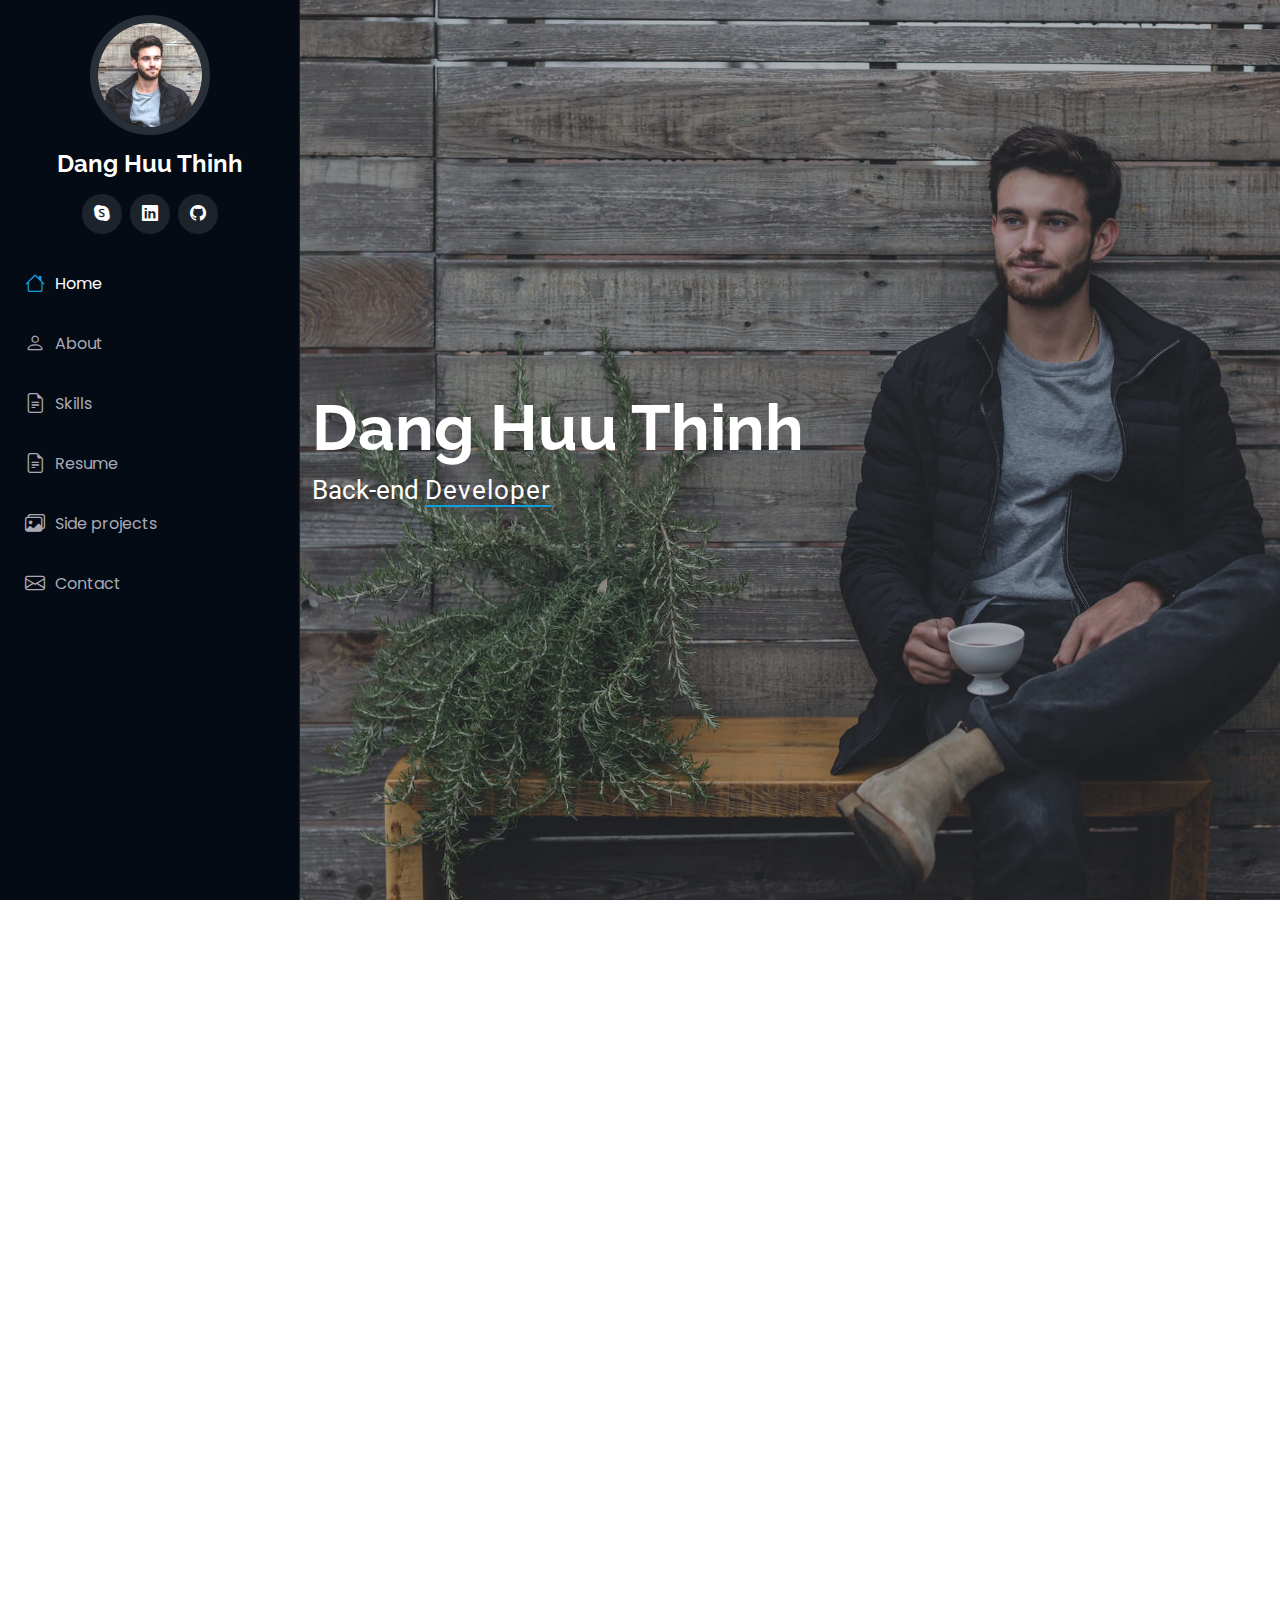
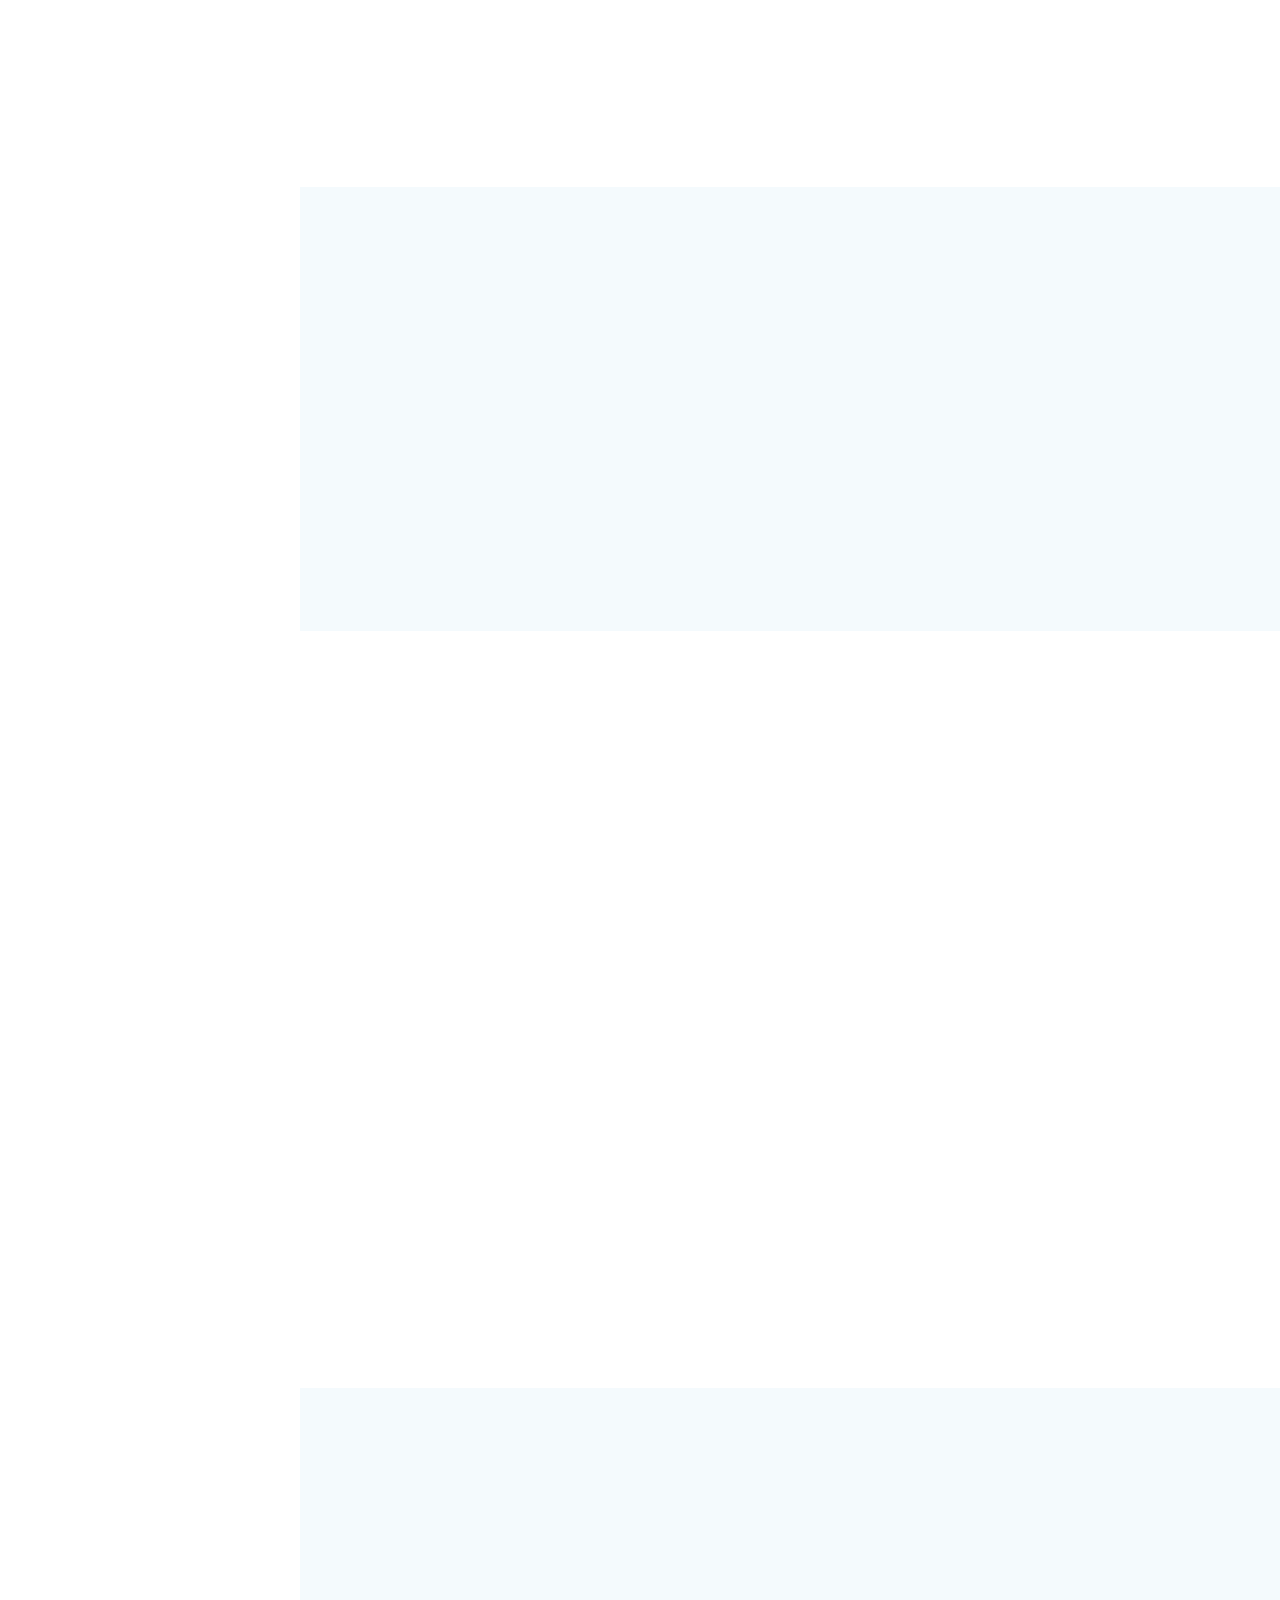
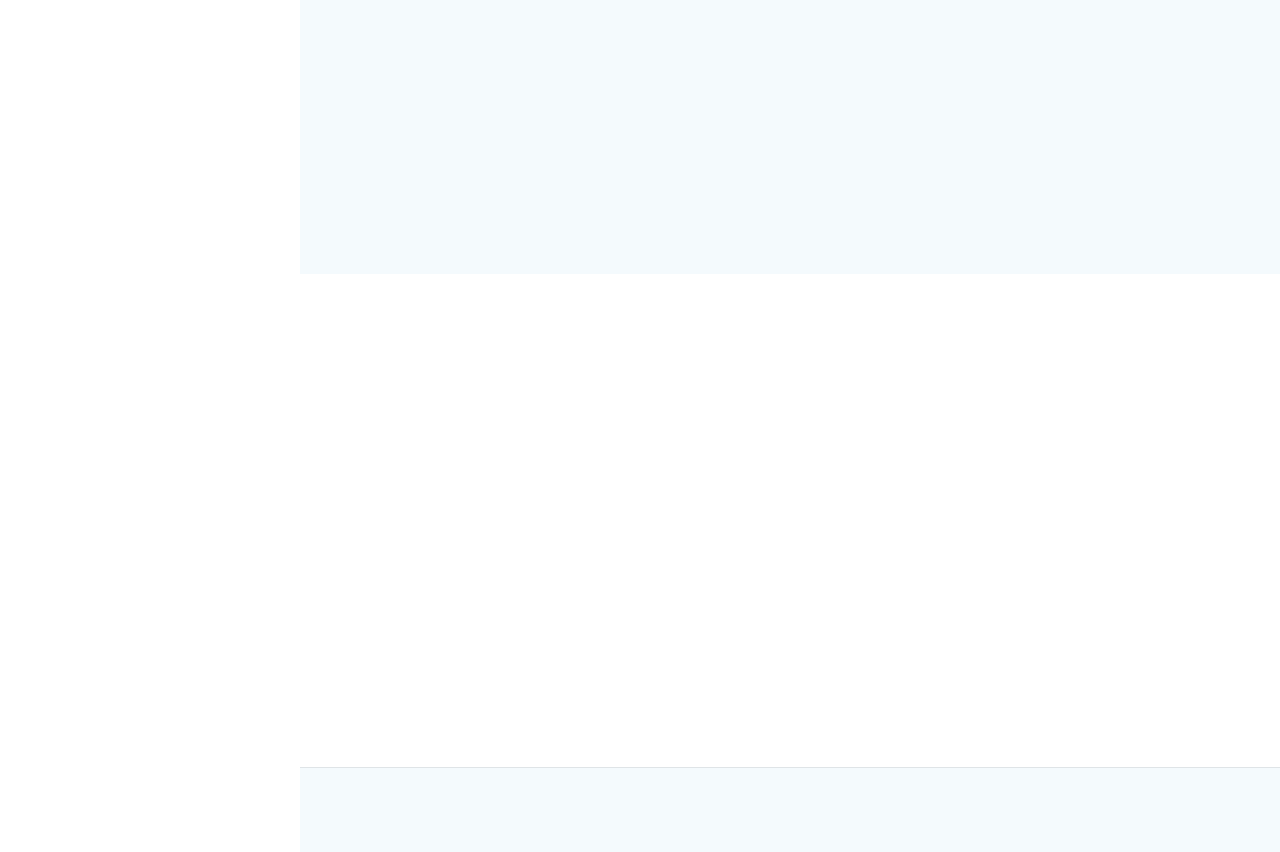
==== commit b2804a3a: "Update back-end skills" ====
--- a/index.html
+++ b/index.html
@@ -213,7 +213,6 @@
       <!-- Section Title -->
       <div class="container section-title" data-aos="fade-up">
         <h2>Skills</h2>
-        <p>Necessitatibus eius consequatur ex aliquid fuga eum quidem sint consectetur velit</p>
       </div><!-- End Section Title -->
 
       <div class="container" data-aos="fade-up" data-aos-delay="100">
@@ -238,6 +237,7 @@
               <div class="icons">
                 <img src="assets/img/icon/java.png" class="icon-large" alt="Java">
                 <img src="assets/img/icon/spring-framework.png" class="icon-large" alt="Spring">
+                <img src="assets/img/icon/java8.png" class="icon-large-width" alt="Spring">
               </div>
             </div>
           </div>
@@ -249,8 +249,9 @@
               <div class="icons">
                 <img src="assets/img/icon/github.png" class="icon-large" alt="GitHub">
                 <img src="assets/img/icon/gitlab.png" class="icon-large" alt="GitLab">
-                <img src="assets/img/icon/linux_logo_logos_icon.png" class="icon-large" alt="Linux">
+                <img src="assets/img/icon/linux_logo_logos_icon.png" class="icon-large" alt="Linux"></br>
                 <img src="assets/img/icon/ChatGPT_logo.svg.png" class="icon-large" alt="ChatGPT">
+                <img src="assets/img/icon/docker.png" class="icon-large" alt="Docker">
               </div>
             </div>
           </div>
@@ -289,7 +290,7 @@
 
             <div class="resume-item pb-0">
               <h4>Dang Huu Thinh</h4>
-              <p><em>Innovative and results-oriented Backend Java Developer with 6+ months of experience, specializing in Java development and web technologies. Passionate about coding and fitness, with a strong focus on achieving mastery in IT. Dedicated to advancing skills in intermediate to advanced Java exercises and web development, with a goal to become a successful and well-rounded IT professional.</em></p>
+              <p><em>Innovative and results-oriented Backend Java Developer with 8+ months of experience, specializing in Java development and web technologies. Passionate about coding and fitness, with a strong focus on achieving mastery in IT. Dedicated to advancing skills in intermediate to advanced Java exercises and web development, with a goal to become a successful and well-rounded IT professional.</em></p>
               
             </div><!-- Edn Resume Item -->
 
--- a/assets/css/main.css
+++ b/assets/css/main.css
@@ -146,6 +146,11 @@
 .icon-large {
     width: 52px;
     height: 52px;
+}
+
+.icon-large-width {
+  width: 72px;
+  height: 52px;
 }
 
 .icon-super-large {
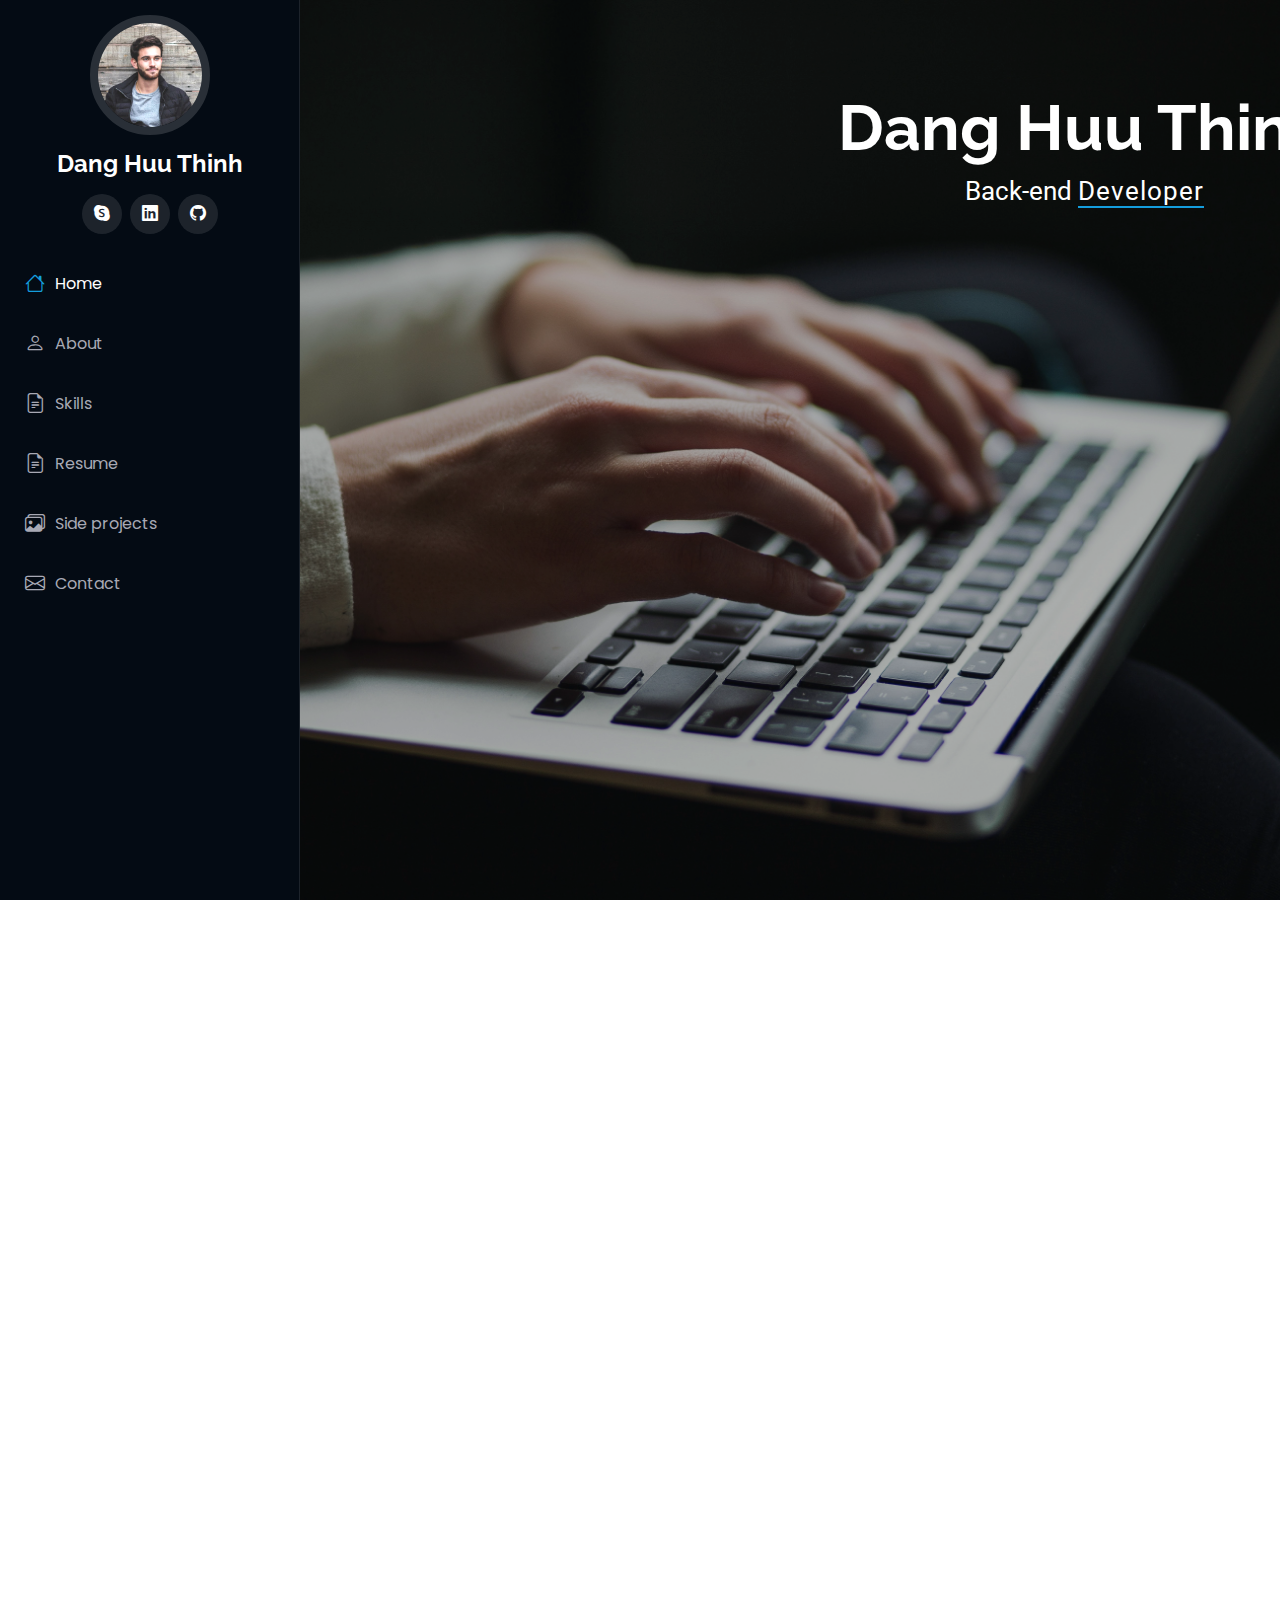
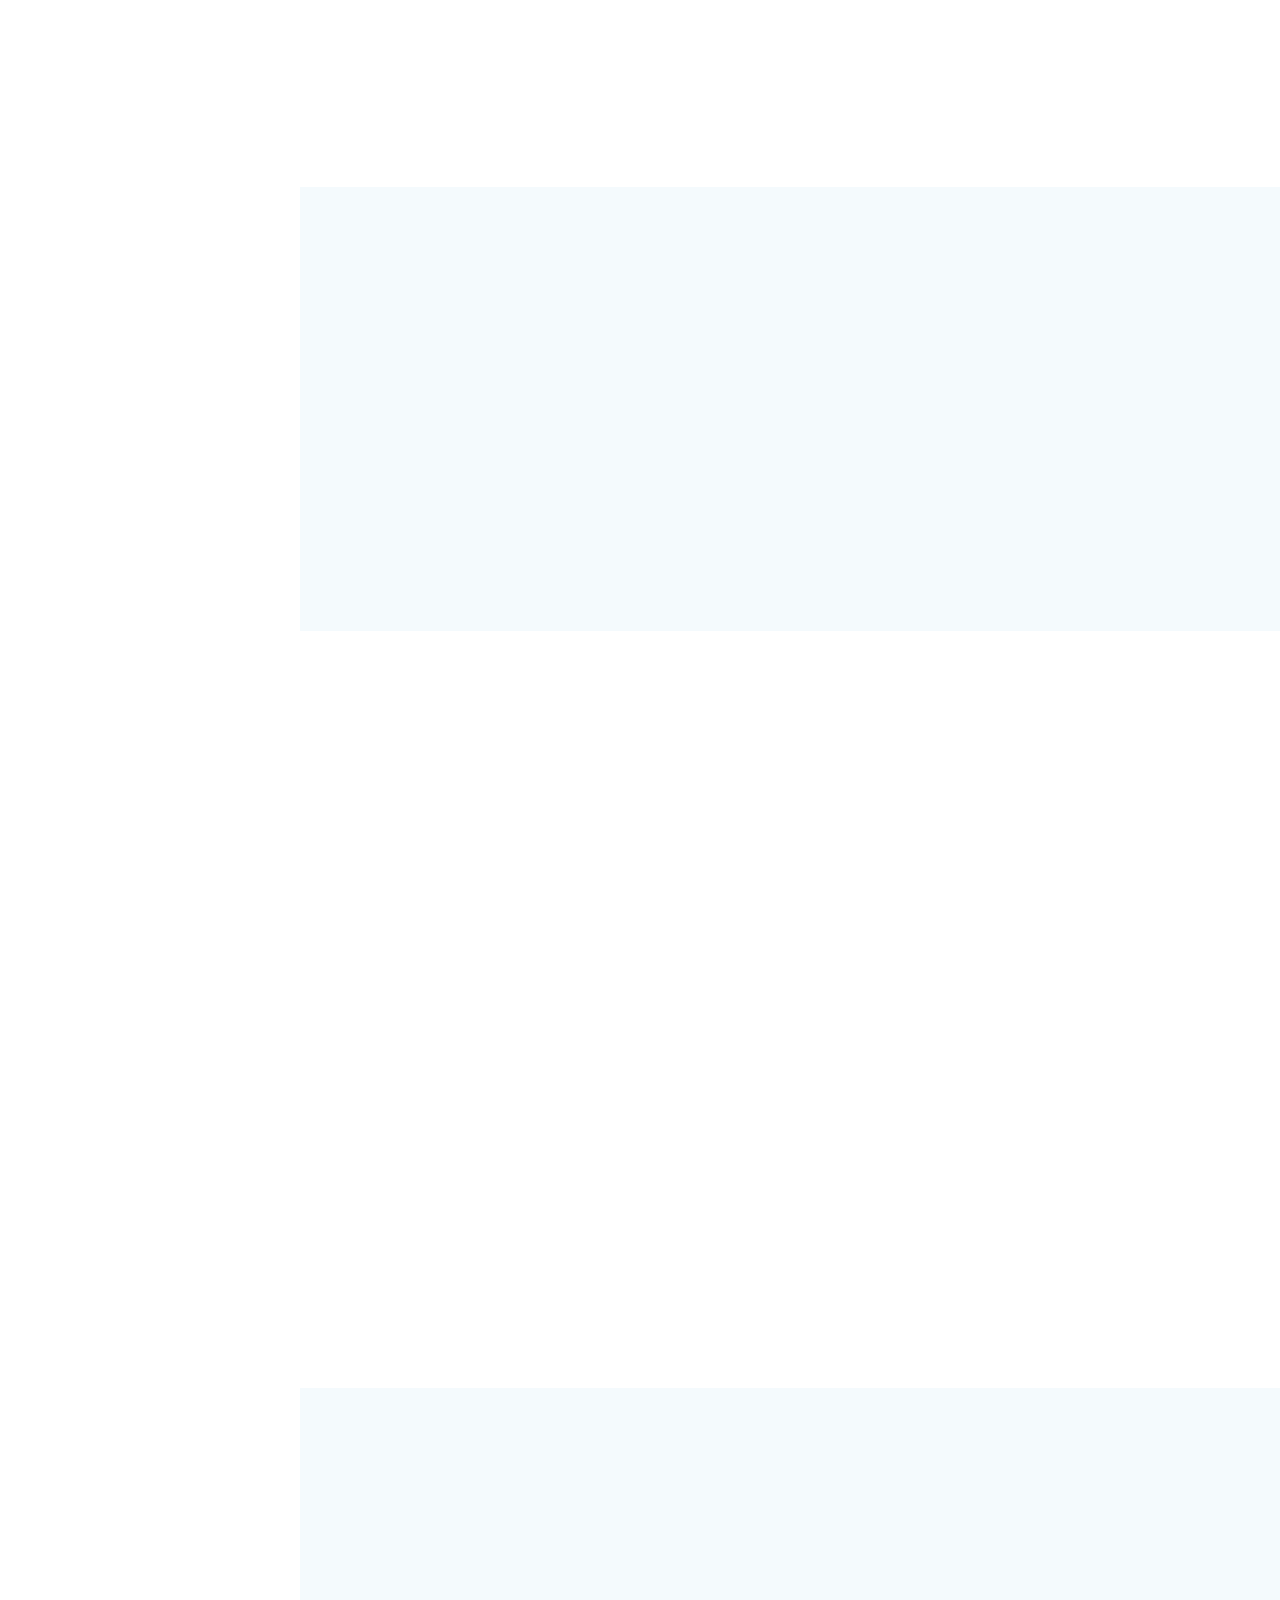
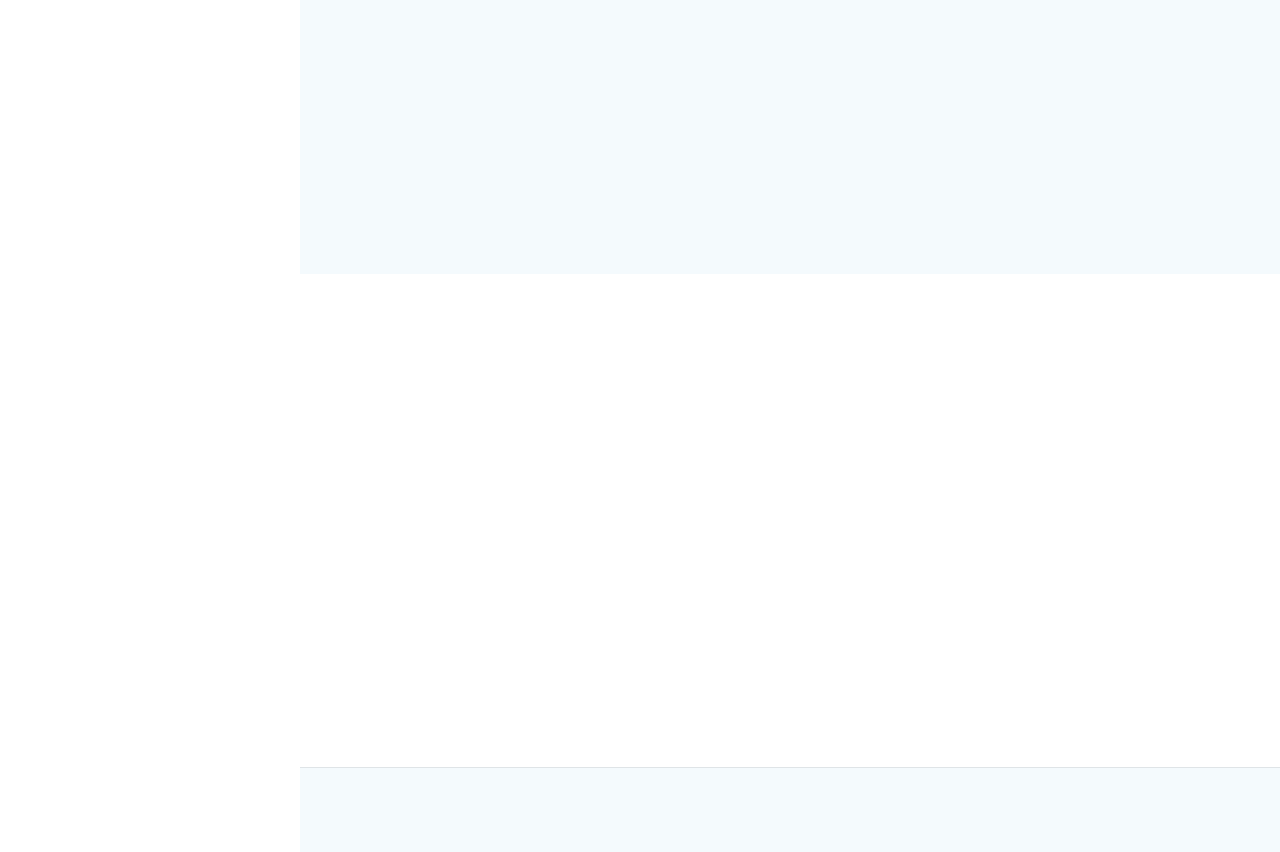
==== commit cb0b67bf: "Update backgroud image" ====
--- a/index.html
+++ b/index.html
@@ -92,7 +92,7 @@
     <!-- Hero Section -->
     <section id="hero" class="hero section dark-background">
 
-      <img src="assets/img/hero-bg.jpg" alt="" data-aos="fade-in" class="">
+      <img src="assets/img/bg-img.jpg" alt="" data-aos="fade-in" class="">
 
       <div class="container" data-aos="fade-up" data-aos-delay="100">
         <h2>Dang Huu Thinh</h2>
@@ -310,13 +310,16 @@
             <h3 class="resume-title">Professional Experience</h3>
             <div class="resume-item">
               <h4>Software Development</h4>
-              <h5>2023 - Present</h5>
+              <h5>08/2023 - Present</h5>
               <p><em>District 1, Ho Chi Minh city</em></p>
               <ul>
-                <li>System Analysis and Design</li>
-                <li>System Maintenance and Upgrade. </li>
-                <li>Technical Support</li>
-                <li>Training and Knowledge Transfer</li>
+                <li>Converted Oracle XML to SQL Server syntax and tested in web deployment</li>
+                <li>Developed procedures and endpoints, validated data using Spring</li>
+                <li>Built new screens and optimized legacy code in Sencha.</li>
+                <li>Fixed QA-reported issues</li>
+                
+                
+                
               </ul>
             </div><!-- Edn Resume Item -->
           </div>
--- a/assets/css/main.css
+++ b/assets/css/main.css
@@ -607,8 +607,12 @@
 }
 
 .hero .container {
-  position: relative;
-  z-index: 3;
+  position: absolute; /* Thay đổi từ relative thành absolute để điều chỉnh vị trí chính xác */
+  left: 30%; /* Di chuyển container sang bên phải */
+  top: 10%; /* Di chuyển container lên trên từ cạnh trên của section hero */
+  transform: translateY(-10%); /* Dịch lên thêm một chút, điều chỉnh giá trị nếu cần */
+  z-index: 3; /* Đảm bảo container nằm trên hình ảnh nền */
+  text-align: center; /* Căn giữa nội dung bên trong container */
 }
 
 .hero h2 {
@@ -626,6 +630,7 @@
   letter-spacing: 1px;
   border-bottom: 2px solid var(--accent-color);
 }
+
 
 .hero .social-links {
   margin-top: 25px;
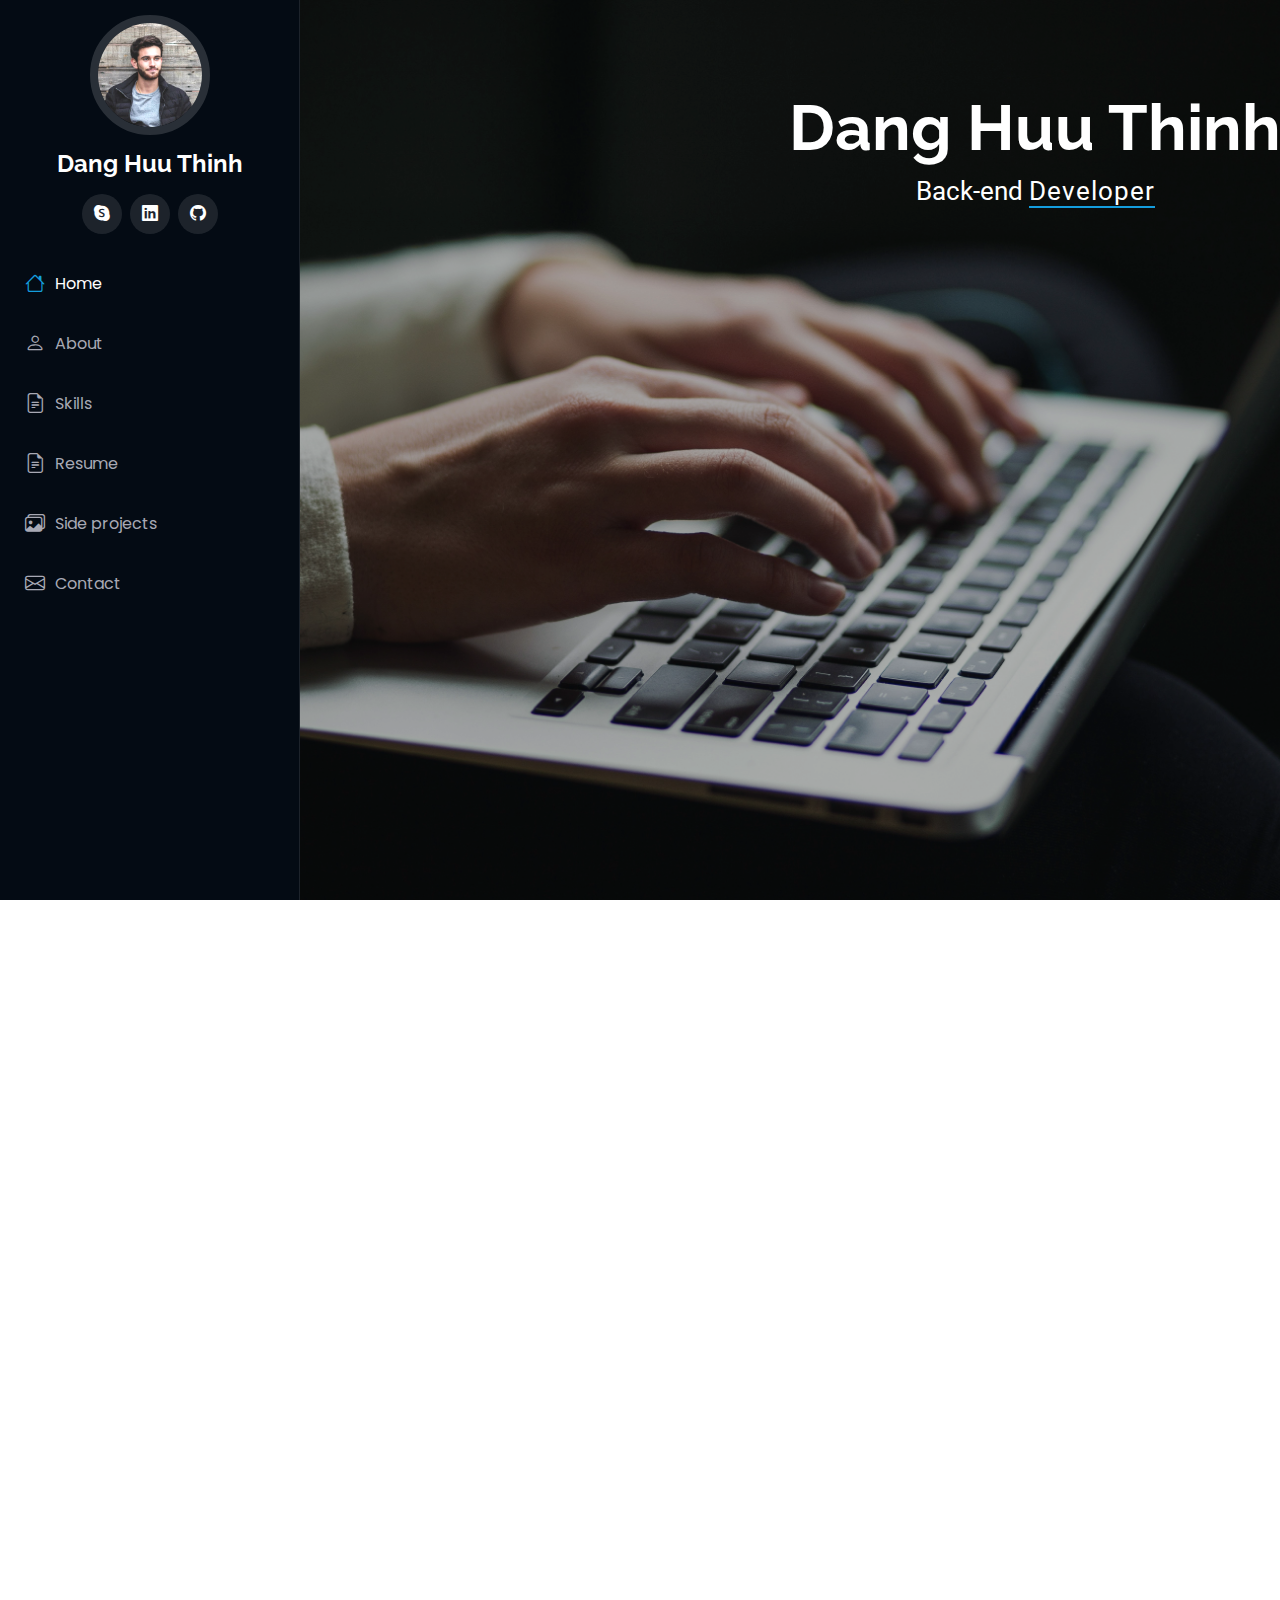
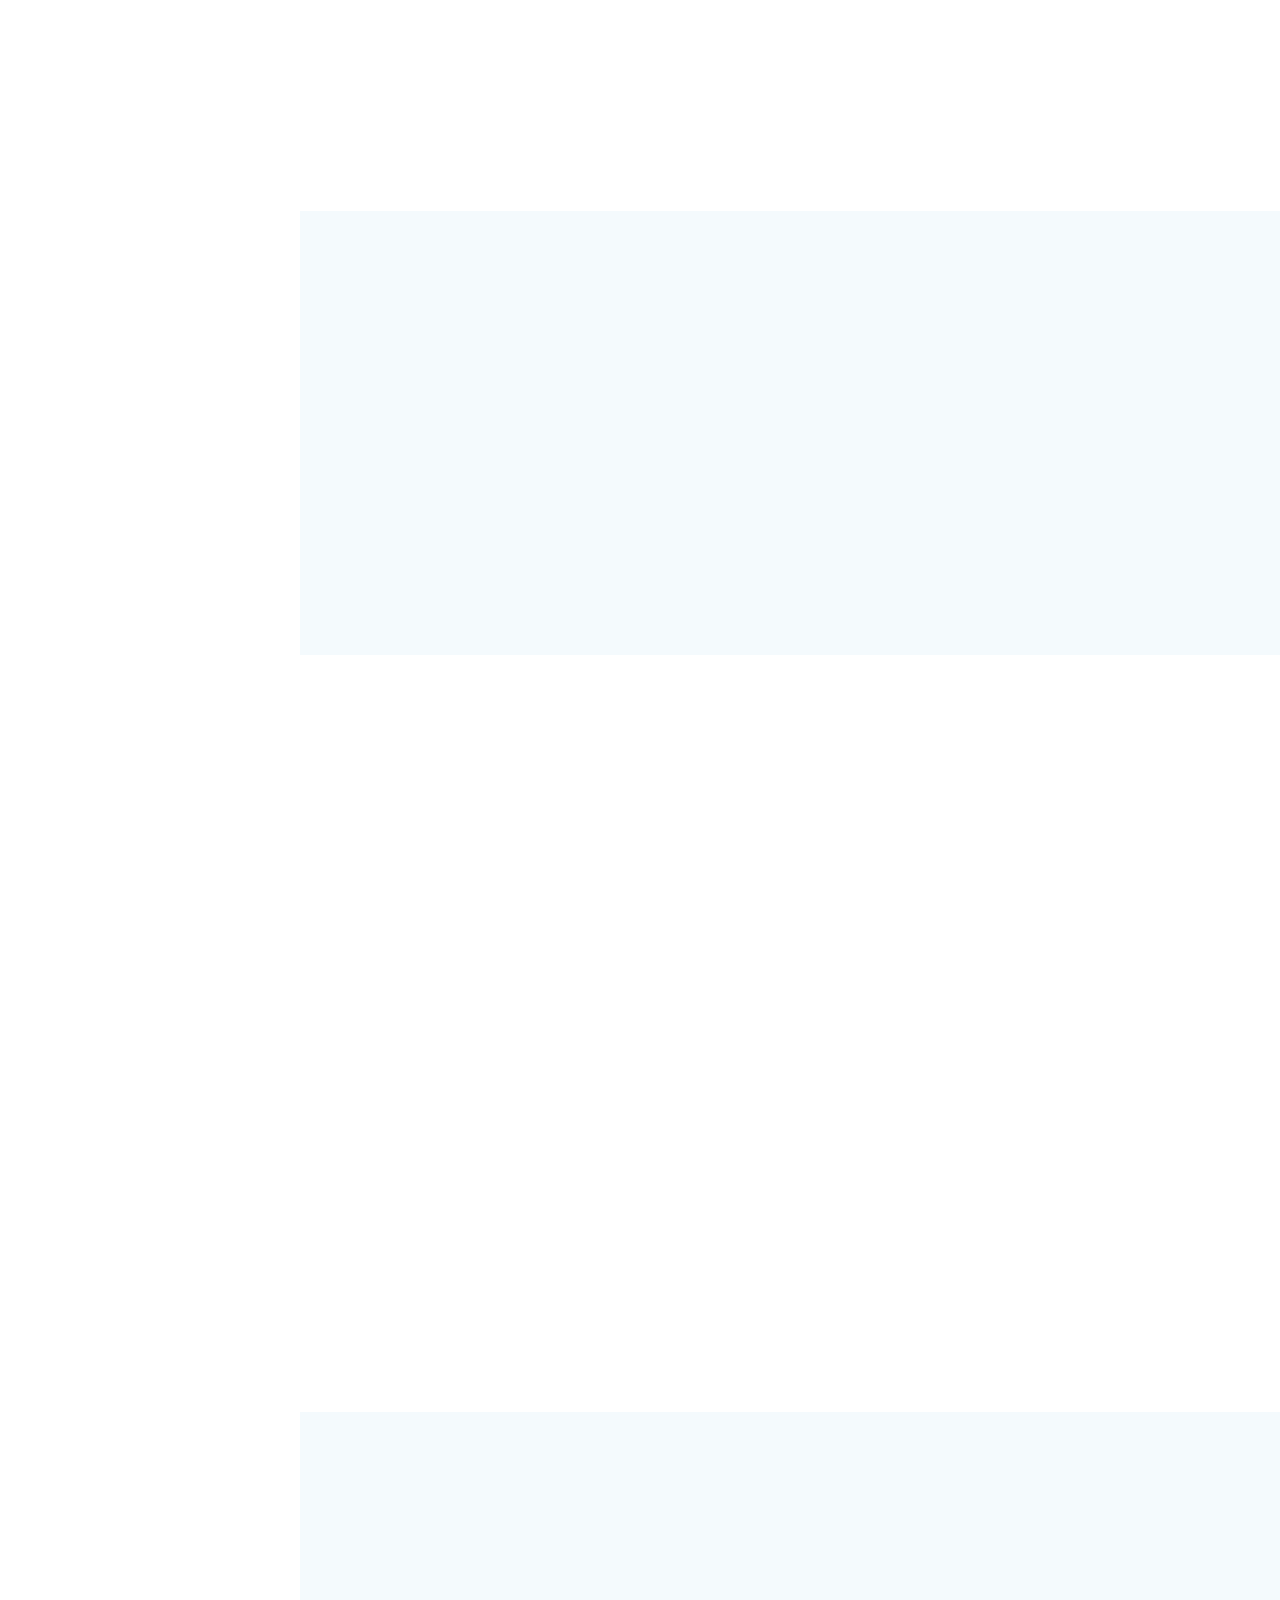
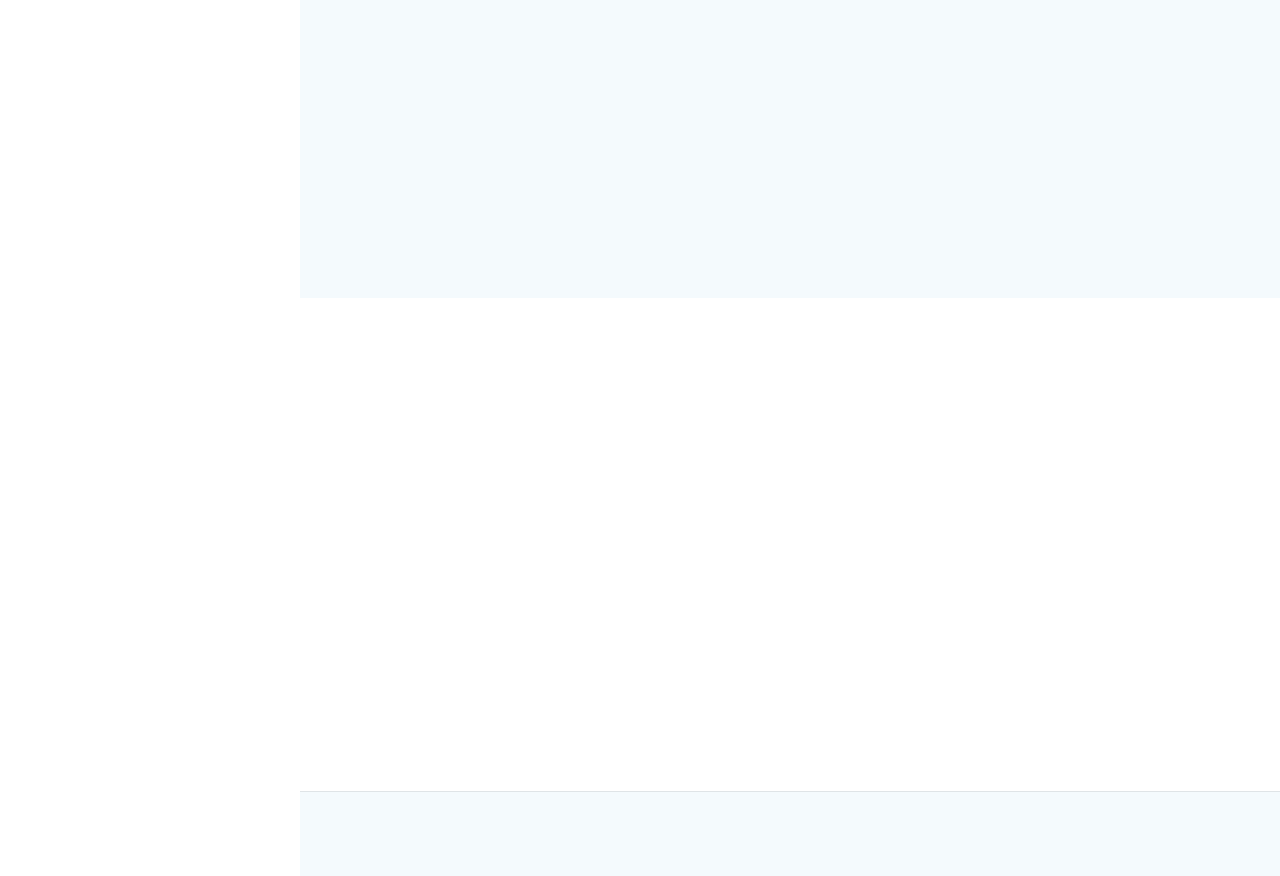
==== commit 9a3fe9ba: "Update about me part" ====
--- a/index.html
+++ b/index.html
@@ -112,14 +112,16 @@
       <div class="container" data-aos="fade-up" data-aos-delay="100">
 
         <div class="row gy-4 justify-content-center">
-          <div class="col-lg-4">
+          <!-- <div class="col-lg-4">
             <img src="assets/img/my-profile-img.jpg" class="img-fluid" alt="">
-          </div>
-          <div class="col-lg-8 content">
-            <h2>Web Developer.</h2>
+          </div> -->
+          <div class="col-lg-12 content">
+            <h2>Back-end Developer.</h2>
             <p class="py-3">
-              Officiis eligendi itaque labore et dolorum mollitia officiis optio vero. Quisquam sunt adipisci omnis et ut. Nulla accusantium dolor incidunt officia tempore. Et eius omnis.
-              Cupiditate ut dicta maxime officiis quidem quia. Sed et consectetur qui quia repellendus itaque neque.
+              I’m Dang Huu Thinh, a passionate backend developer with 8+ months of experience in Java and a love for creating efficient, scalable solutions. 
+            
+              At TSB company, I specialize in back-end developer. </br> 
+              My career goal is to further develop my expertise in backend technologies and contribute to impactful projects in a dynamic and forward-thinking team. Outside of work, I enjoy spending time at the gym and enhancing my coding skills on Codewars, with a particular focus on mastering key features of Java 8.
             </p>
             <div class="row">
               <div class="col-lg-6">
@@ -316,9 +318,7 @@
                 <li>Converted Oracle XML to SQL Server syntax and tested in web deployment</li>
                 <li>Developed procedures and endpoints, validated data using Spring</li>
                 <li>Built new screens and optimized legacy code in Sencha.</li>
-                <li>Fixed QA-reported issues</li>
-                
-                
+                <li>Fixed QA-reported issues</li>               
                 
               </ul>
             </div><!-- Edn Resume Item -->
--- a/assets/css/main.css
+++ b/assets/css/main.css
@@ -608,7 +608,7 @@
 
 .hero .container {
   position: absolute; /* Thay đổi từ relative thành absolute để điều chỉnh vị trí chính xác */
-  left: 30%; /* Di chuyển container sang bên phải */
+  left: 25%; /* Di chuyển container sang bên phải */
   top: 10%; /* Di chuyển container lên trên từ cạnh trên của section hero */
   transform: translateY(-10%); /* Dịch lên thêm một chút, điều chỉnh giá trị nếu cần */
   z-index: 3; /* Đảm bảo container nằm trên hình ảnh nền */
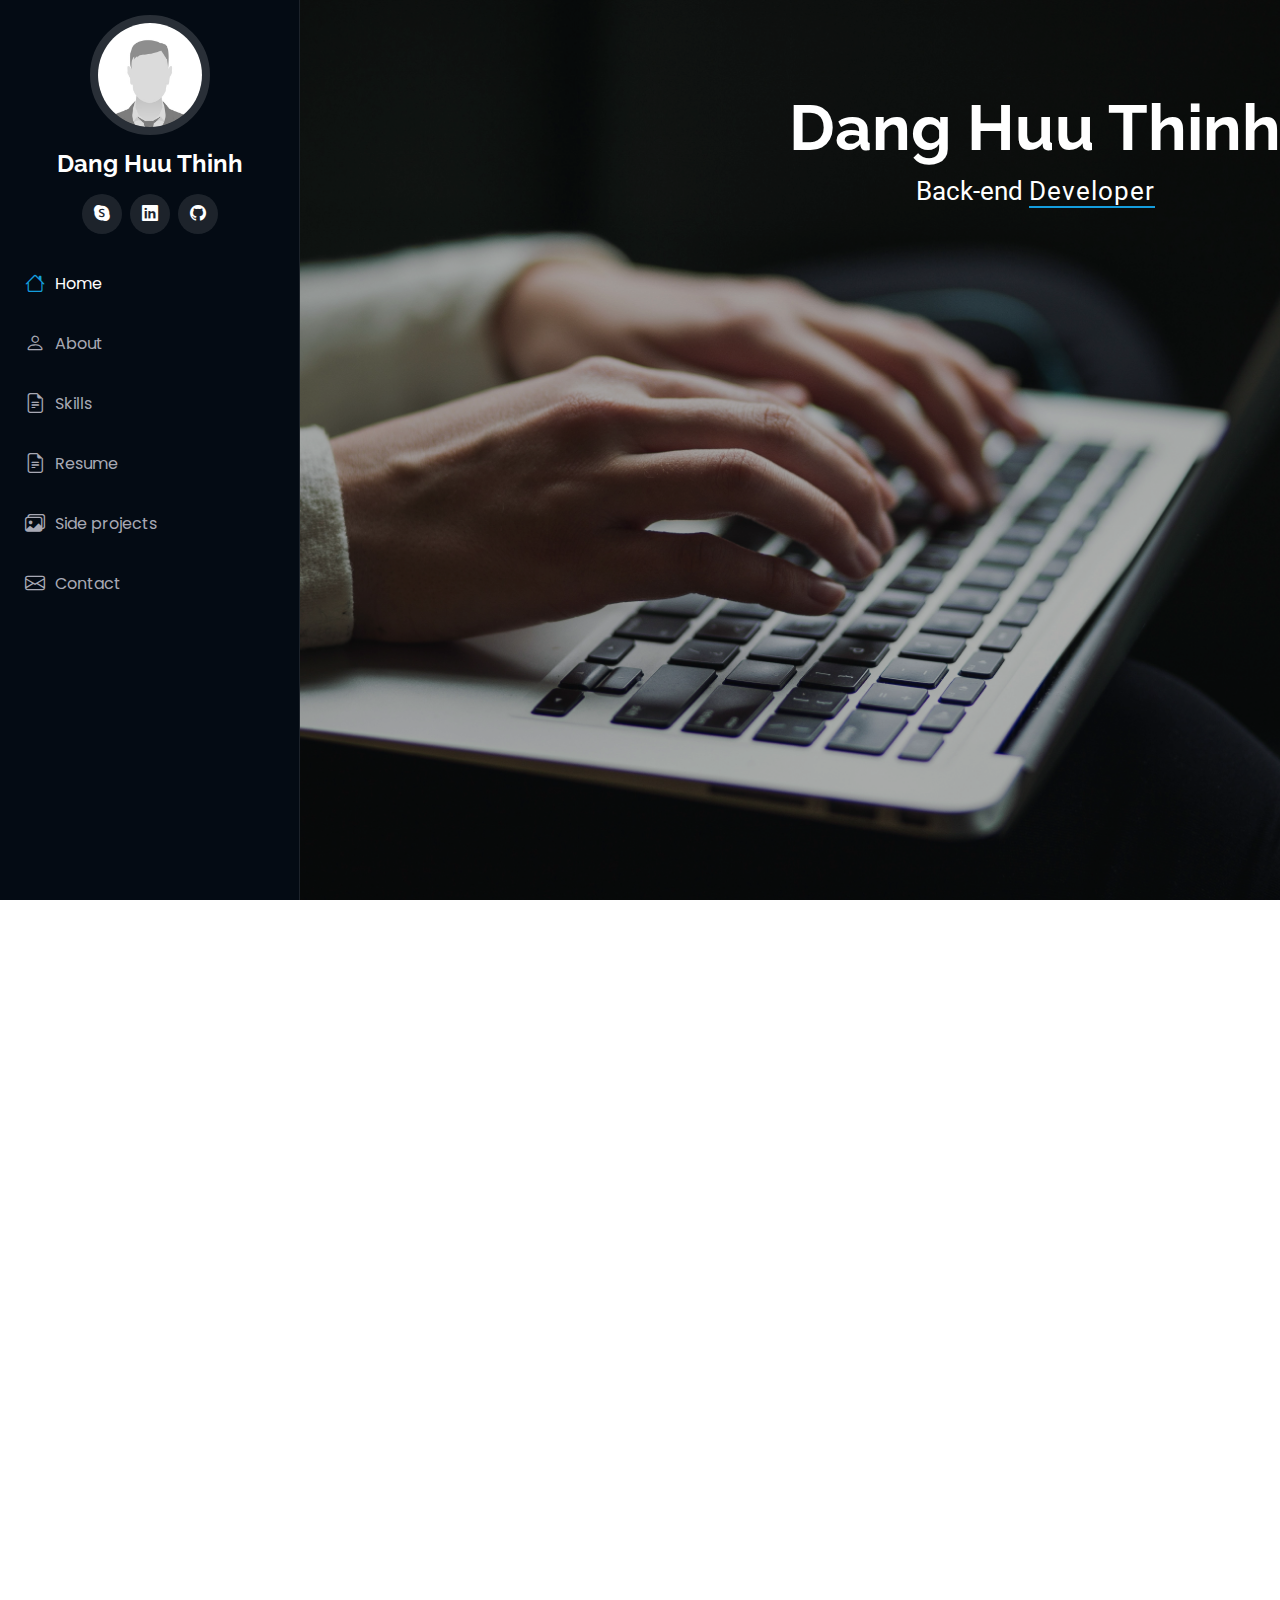
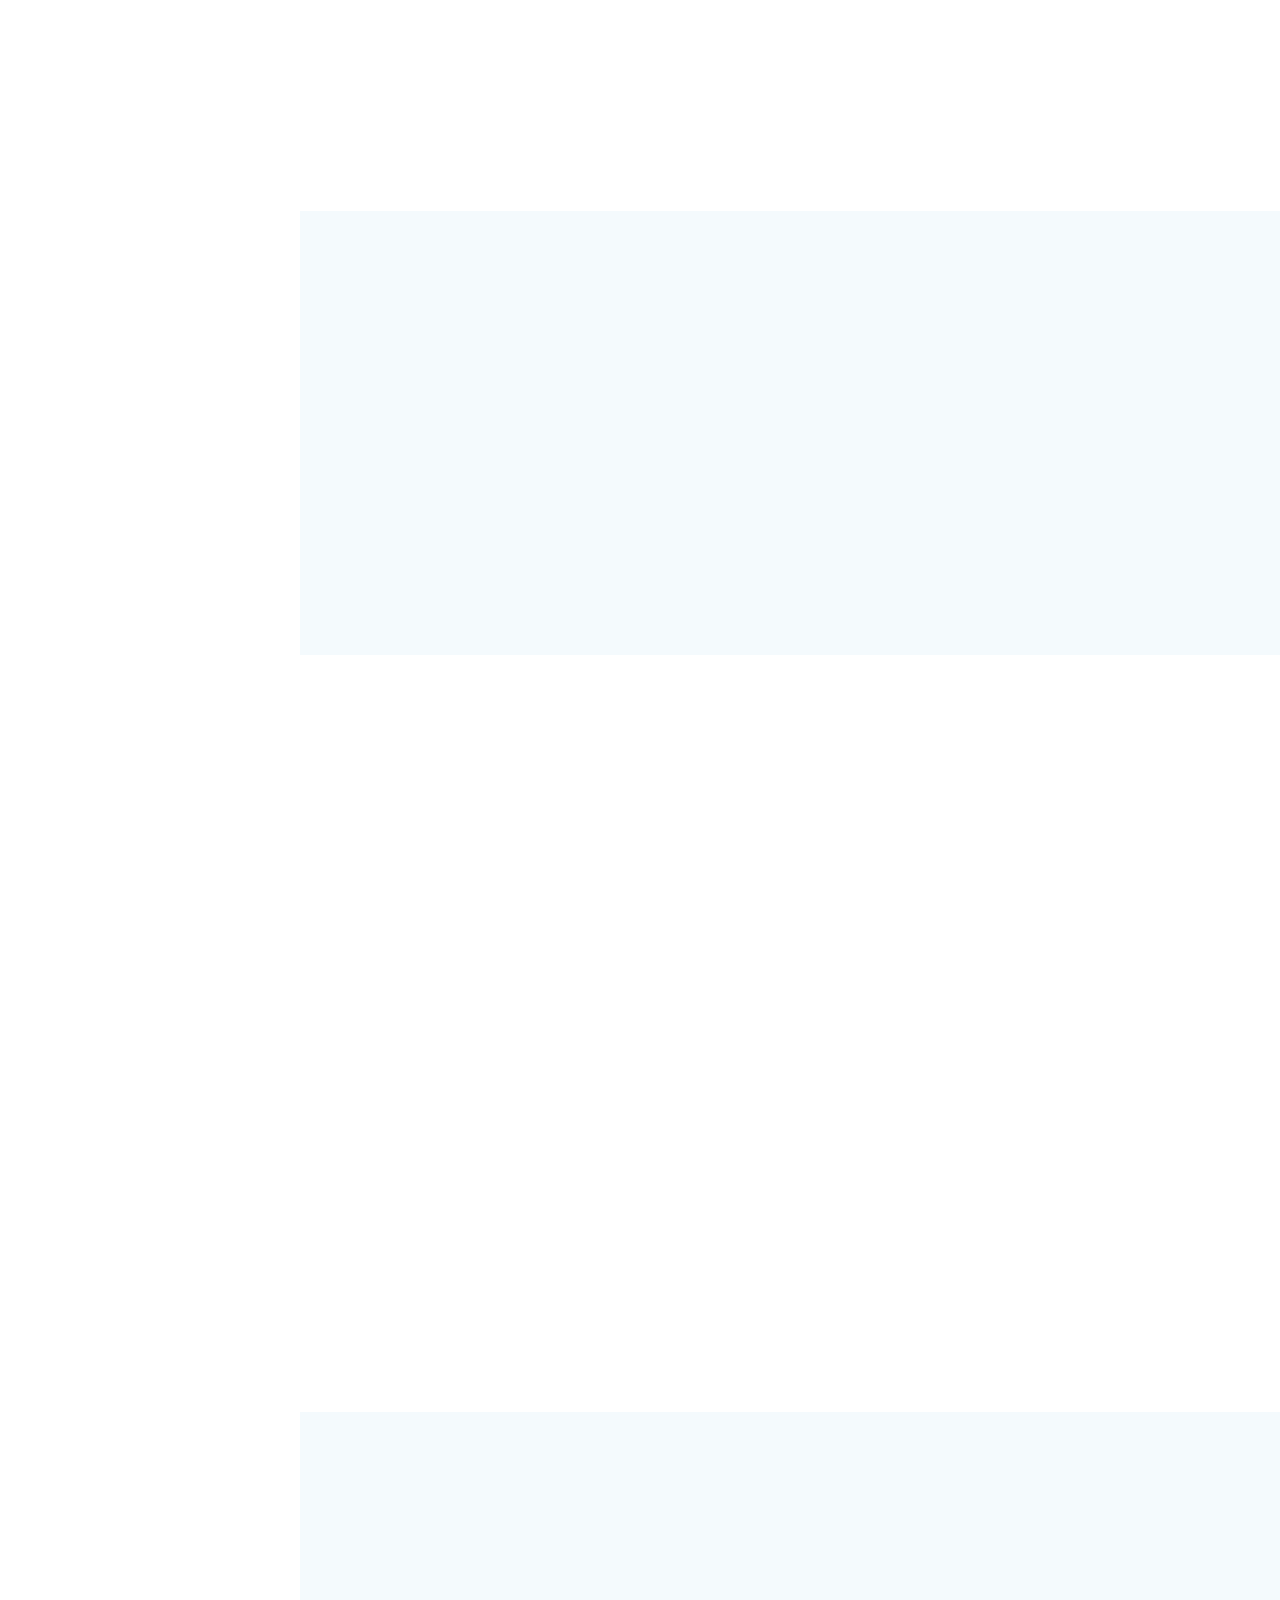
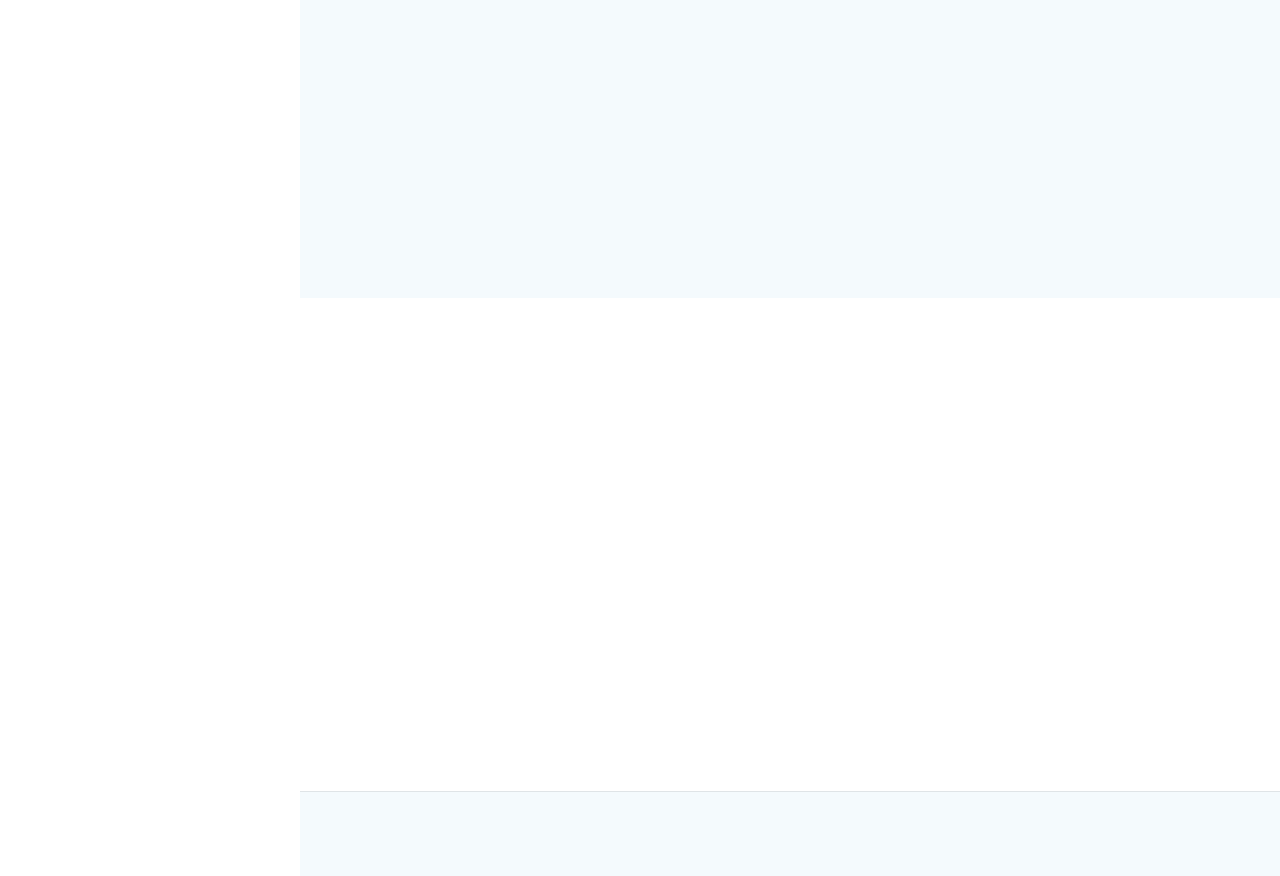
==== commit fcf2b992: "Update balnk profile image" ====
--- a/index.html
+++ b/index.html
@@ -42,7 +42,7 @@
     <i class="header-toggle d-xl-none bi bi-list"></i>
 
     <div class="profile-img">
-      <img src="assets/img/my-profile-img.jpg" alt="" class="img-fluid rounded-circle">
+      <img src="assets/img/my-img.jpg" alt="" class="img-fluid rounded-circle">
     </div>
 
     <a href="index.html" class="logo d-flex align-items-center justify-content-center">
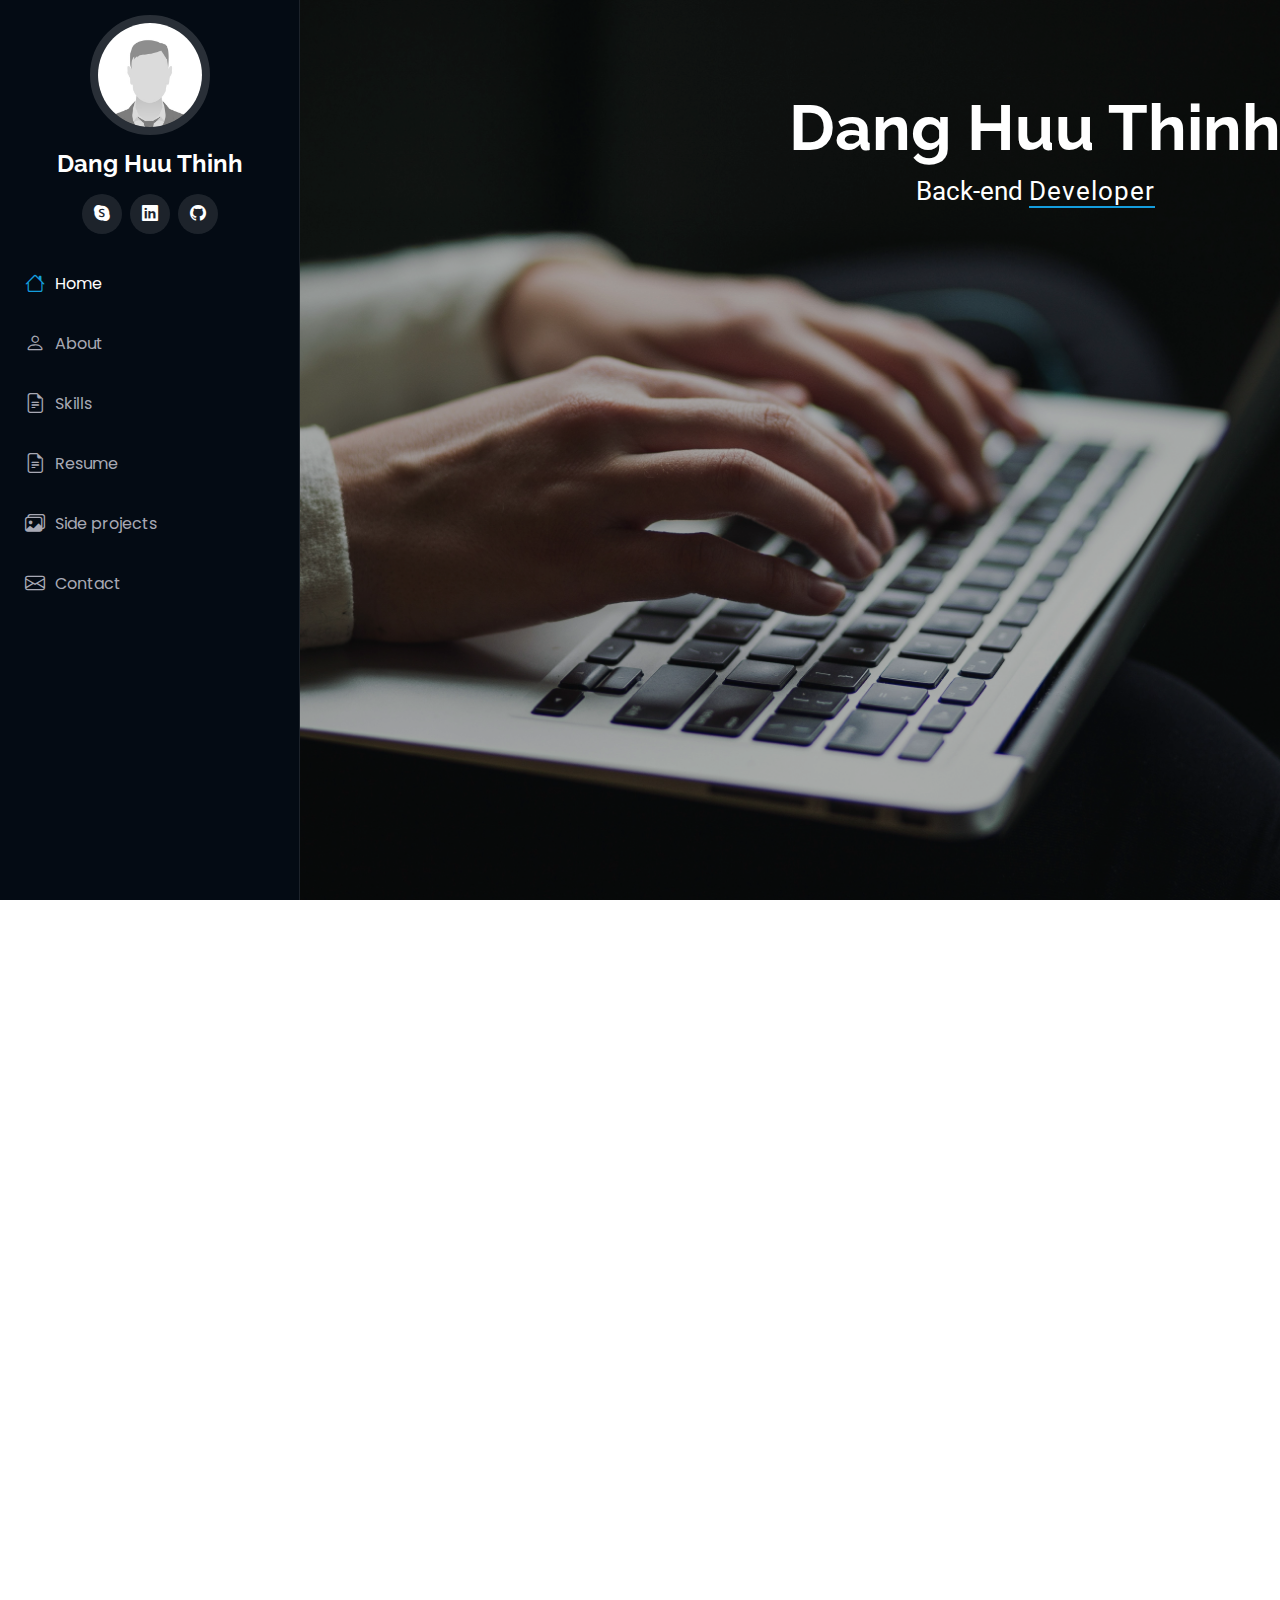
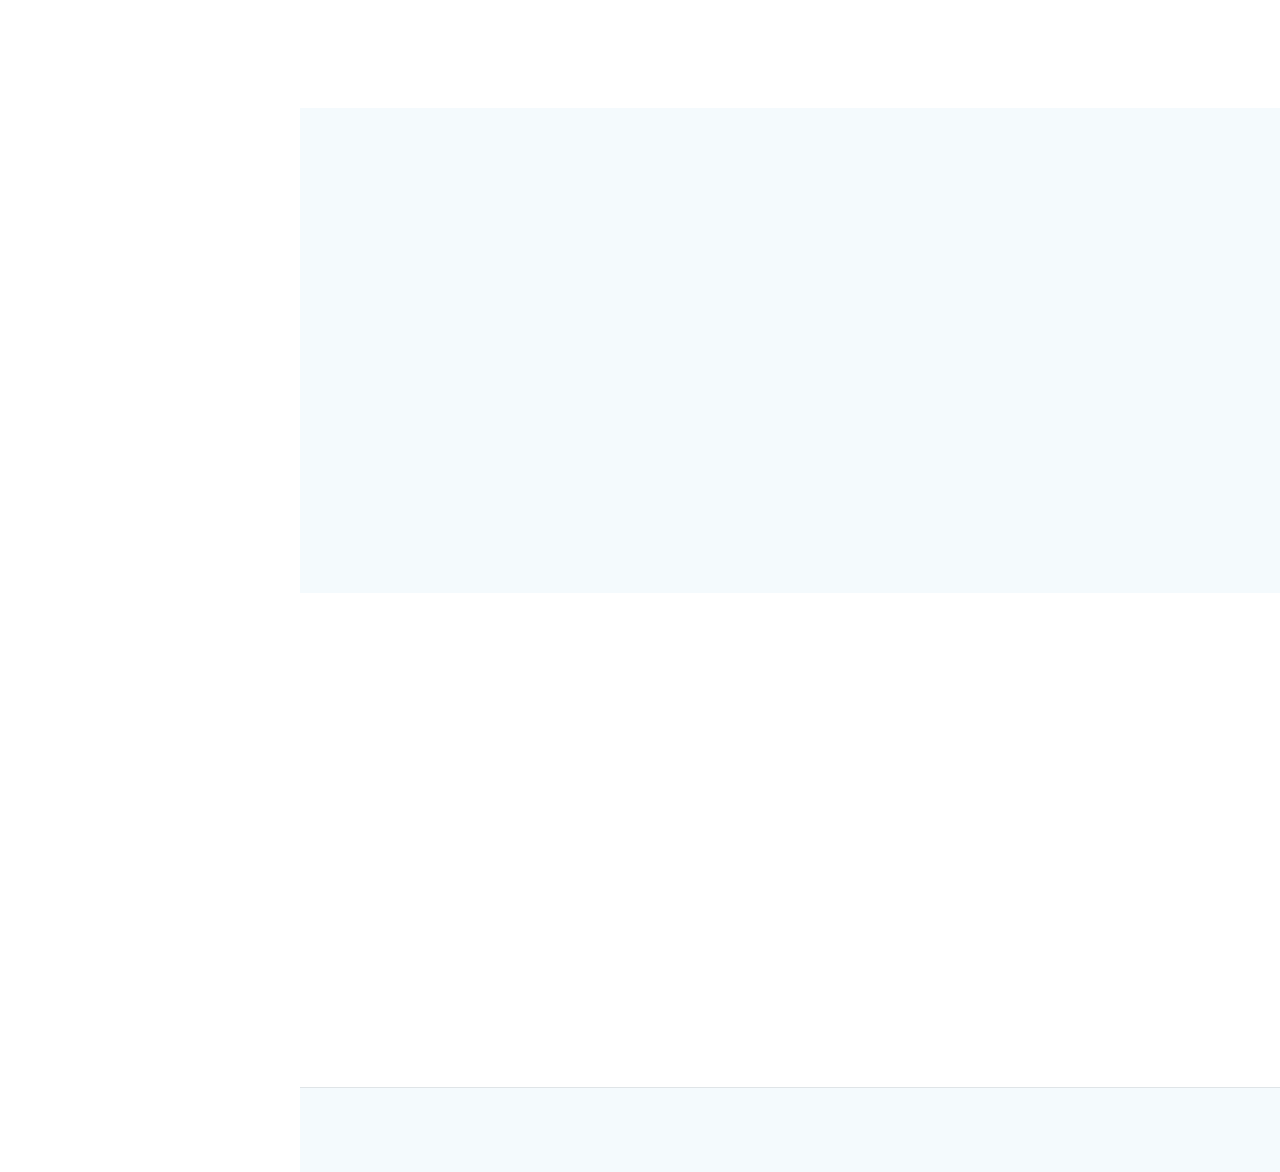
==== commit 31665a22: "Update professional experience for clearance purpose" ====
--- a/index.html
+++ b/index.html
@@ -4,7 +4,7 @@
 <head>
   <meta charset="utf-8">
   <meta content="width=device-width, initial-scale=1.0" name="viewport">
-  <title>Index - iPortfolio Bootstrap Template</title>
+  <title>Dang Huu Thinh Portfolio</title>
   <meta content="" name="description">
   <meta content="" name="keywords">
 
@@ -120,7 +120,7 @@
             <p class="py-3">
               I’m Dang Huu Thinh, a passionate backend developer with 8+ months of experience in Java and a love for creating efficient, scalable solutions. 
             
-              At TSB company, I specialize in back-end developer. </br> 
+              At Total Soft Bank Ltd (TSB), I specialize in back-end developer. </br> 
               My career goal is to further develop my expertise in backend technologies and contribute to impactful projects in a dynamic and forward-thinking team. Outside of work, I enjoy spending time at the gym and enhancing my coding skills on Codewars, with a particular focus on mastering key features of Java 8.
             </p>
             <div class="row">
@@ -251,8 +251,7 @@
               <div class="icons">
                 <img src="assets/img/icon/github.png" class="icon-large" alt="GitHub">
                 <img src="assets/img/icon/gitlab.png" class="icon-large" alt="GitLab">
-                <img src="assets/img/icon/linux_logo_logos_icon.png" class="icon-large" alt="Linux"></br>
-                <img src="assets/img/icon/ChatGPT_logo.svg.png" class="icon-large" alt="ChatGPT">
+                <img src="assets/img/icon/linux_logo_logos_icon.png" class="icon-large" alt="Linux">
                 <img src="assets/img/icon/docker.png" class="icon-large" alt="Docker">
               </div>
             </div>
@@ -261,10 +260,10 @@
           <!-- SQL Section -->
           <div class="col-lg-3">
             <div class="section-header">
-              <h4>SQL</h4>
+              <h4>Database & ORM</h4>
               <div class="icons">
-                <img src="assets/img/icon/mysql.png" class="icon-large" alt="MySql">
-                <img src="assets/img/icon/database.png" class="icon-large" alt="SqlServer">
+                <img src="assets/img/icon/sql-server.png" class="icon-large" alt="SqlServer">
+                <img src="assets/img/icon/mybatis-logo.jpg" class="icon-large" alt="Mybatis">
               </div>
             </div>
           </div>
@@ -311,16 +310,19 @@
           <div class="col-lg-6" data-aos="fade-up" data-aos-delay="200">
             <h3 class="resume-title">Professional Experience</h3>
             <div class="resume-item">
-              <h4>Software Development</h4>
-              <h5>08/2023 - Present</h5>
+              <h4>Software Development at <span>Total Soft Bank Ltd (TSB)</span></h4>
+              <h5>11/2023 - Present</h5>
               <p><em>District 1, Ho Chi Minh city</em></p>
               <ul>
-                <li>Converted Oracle XML to SQL Server syntax and tested in web deployment</li>
-                <li>Developed procedures and endpoints, validated data using Spring</li>
-                <li>Built new screens and optimized legacy code in Sencha.</li>
-                <li>Fixed QA-reported issues</li>               
-                
-              </ul>
+                <li>Developed RESTful APIs to enable communication between TSB's internal systems, MOST and PLUS, ensuring reliable data transfer and synchronization between maritime and port logistics operations.</li>
+                <li>Converted database systems from Oracle to SQL Server, ensuring compatibility across environments.</li>
+                <li>Optimized SQL queries to improve performance, significantly reducing search query time by adjusting WHERE conditions to align with cluster indexing.</li>
+                <li>Improved query performance in SQL Server by 36% through adjustments like appropriate WHERE conditions with indexing columns.</li>
+                <li>Optimized SQL procedures by replacing inefficient CURSOR operations with subqueries and MERGE statements, resulting in faster and more efficient data processing.</li>
+                <li>Designed and implemented data-driven UI screens with Sencha ExtJS.</li>
+                <li>Created grids and data visualization components for labor planning, equipment allocation, and port operations.</li>
+                <li>Ensured seamless interaction between frontend grids and backend APIs for real-time data updates.</li>
+            </ul>            
             </div><!-- Edn Resume Item -->
           </div>
 
--- a/assets/css/main.css
+++ b/assets/css/main.css
@@ -781,6 +781,15 @@
   line-height: 18px;
   font-size: 18px;
   font-weight: 600;
+  /* text-transform: uppercase; */
+  color: color-mix(in srgb, var(--default-color), transparent 20%);
+  margin-bottom: 10px;
+}
+
+.resume .resume-item span {
+  line-height: 18px;
+  font-size: 18px;
+  font-weight: 600;
   text-transform: uppercase;
   color: color-mix(in srgb, var(--default-color), transparent 20%);
   margin-bottom: 10px;
